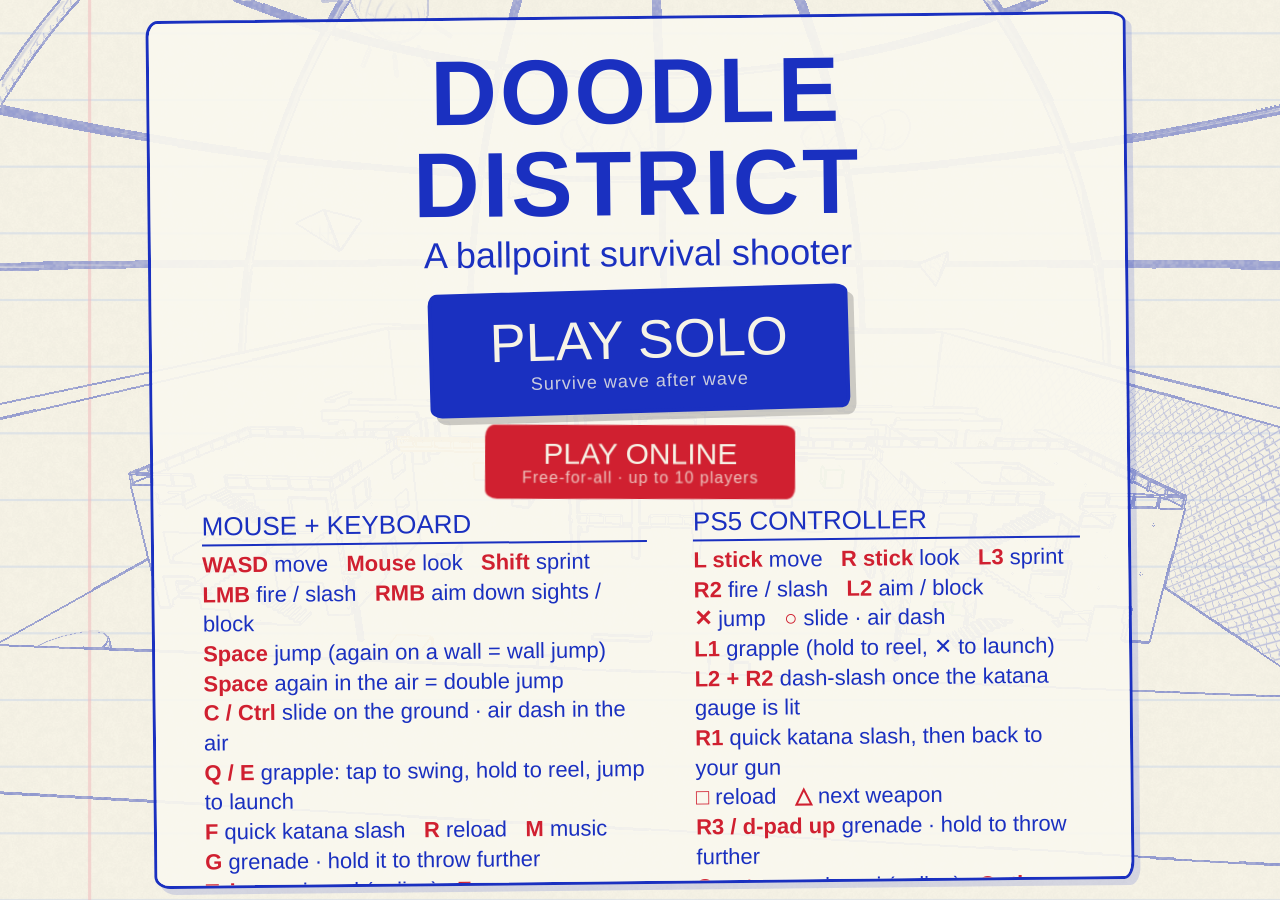
==== index.html @ 61fce820 "language fix," ====
<!DOCTYPE html>
<html lang="en">
<head>
<meta charset="utf-8">
<meta name="viewport" content="width=device-width, initial-scale=1">
<title>Doodle District</title>
<link rel="stylesheet" href="./style.css">
<script type="importmap">
{ "imports": {
  "three": "./vendor/three/three.module.js",
  "three/addons/": "./vendor/three/addons/"
} }
</script>
</head>
<body>
<canvas id="c"></canvas>
<div id="hud"></div>
<script src="./vendor/peerjs/peerjs.min.js"></script>
<script type="module" src="./src/main.js"></script>
</body>
</html>
---- style.css ----
:root { --ink: #1a30c0; --red: #d02030; --paper: #f6f3e6; }
html, body { margin: 0; height: 100%; overflow: hidden; background: var(--paper); font-family: 'Comic Sans MS', 'Marker Felt', 'Segoe Print', 'Noto Sans SC', 'PingFang SC', 'Microsoft YaHei', sans-serif; }
canvas#c { position: fixed; inset: 0; width: 100vw; height: 100vh; display: block; }
#hud { position: fixed; inset: 0; pointer-events: none; color: var(--ink); user-select: none; overflow: hidden; }
.hud-tl, .hud-tr, .hud-bl, .hud-br, .crosshair, .grapple-ret, .hitmarker, .dmg-ind, .message, .killfeed { mix-blend-mode: multiply; }
#hud.nogame .hud-tl, #hud.nogame .hud-tr, #hud.nogame .hud-bl, #hud.nogame .hud-br, #hud.nogame .crosshair, #hud.nogame .grapple-ret, #hud.nogame .killfeed { display: none; }
.hud-tl { position: absolute; left: 9%; top: 3%; font-size: 30px; transform: rotate(-1.5deg); }
.hud-tr { position: absolute; right: 4%; top: 3%; text-align: right; font-size: 30px; transform: rotate(1deg); }
.hud-bl { position: absolute; left: 9%; bottom: 5%; }
.hud-br { position: absolute; right: 4%; bottom: 5%; text-align: right; }
.ammo b { font-size: 58px; } .ammo span { font-size: 28px; opacity: .8; } .reloading { font-size: 22px !important; color: var(--red); }
.tally { display: flex; flex-wrap: wrap; width: 240px; gap: 3px; margin-top: -8px; align-items: flex-end; }
.tally i { display: block; width: 4px; height: 20px; background: var(--ink); transform: rotate(4deg); border-radius: 2px; opacity: .9; }
.tally i:nth-child(5n) { width: 4px; margin-right: 10px; transform: rotate(-8deg); }
.health { margin-bottom: 8px; font-size: 26px; display: flex; align-items: center; gap: 10px; }
.bar { width: 210px; height: 16px; border: 2.5px solid var(--ink); border-radius: 6px 8px 5px 7px / 8px 5px 7px 6px; overflow: hidden; transform: rotate(-1deg); }
.fill { height: 100%; width: 100%; background: repeating-linear-gradient(-55deg, var(--ink) 0 2.5px, transparent 2.5px 6px); transition: width .15s; }
.low .bar { border-color: var(--red); } .low .fill { background: repeating-linear-gradient(-55deg, var(--red) 0 2.5px, transparent 2.5px 6px); }
.crosshair { position: absolute; left: 50%; top: 50%; width: 0; height: 0; --s: 10px; filter: drop-shadow(0 0 1px rgba(255,255,255,.9)); }
.crosshair i { position: absolute; background: var(--red); border-radius: 2px; transition: top .06s, left .06s; }
.ch-t { width: 3px; height: 12px; left: -1.5px; top: calc(-1 * var(--s) - 12px); }
.ch-b { width: 3px; height: 12px; left: -1.5px; top: var(--s); }
.ch-l { width: 12px; height: 3px; top: -1.5px; left: calc(-1 * var(--s) - 12px); }
.ch-r { width: 12px; height: 3px; top: -1.5px; left: var(--s); }
.ch-dot { width: 3px; height: 3px; left: -1.5px; top: -1.5px; border-radius: 50%; }
.crosshair.katana i { background: var(--ink); } .crosshair.katana .ch-t, .crosshair.katana .ch-b { height: 16px; }
.crosshair.katana .ch-l, .crosshair.katana .ch-r { display: none; }
.grapple-ret { position: absolute; left: 50%; top: 50%; width: 30px; height: 30px; margin: -15px; border: 2.5px dashed var(--ink); border-radius: 50%; opacity: 0; transition: opacity .1s, transform .12s; transform: scale(1.6) rotate(0deg); }
.grapple-ret.on { opacity: .9; transform: scale(1) rotate(20deg); } .grapple-ret.attached { border-style: solid; transform: scale(.65); }
.hitmarker { position: absolute; left: 50%; top: 50%; opacity: 0; }
.hitmarker i { position: absolute; width: 3.5px; height: 36px; background: #e8801a; left: -1.75px; top: -18px; border-radius: 2px; box-shadow: 0 0 0 1px rgba(250,248,238,.85); }
.hitmarker i:first-child { transform: rotate(45deg); } .hitmarker i:last-child { transform: rotate(-45deg); }
.hitmarker.show { animation: hm .24s ease-out; }
.hitmarker.crit i { background: var(--red); width: 4.5px; height: 44px; top: -22px; left: -2.25px; }
.hitmarker.kill i { background: var(--red); width: 5px; height: 50px; top: -25px; left: -2.5px; }
@keyframes hm { 0% { opacity: 1; transform: scale(1.5); } 100% { opacity: 0; transform: scale(1); } }
.message { position: absolute; left: 0; right: 0; top: 24%; text-align: center; }
.msg-main { font-size: 88px; color: var(--ink); transform: rotate(-2deg); opacity: 0; letter-spacing: 3px; line-height: 1; }
.msg-main.show { animation: scribble .55s ease-out forwards; }
@keyframes scribble { 0% { opacity: 0; transform: rotate(-7deg) scale(1.7); filter: blur(3px); } 55% { opacity: 1; transform: rotate(-1deg) scale(.95); filter: blur(0); } 100% { opacity: 1; transform: rotate(-2deg) scale(1); } }
.msg-sub { font-size: 32px; opacity: .85; }
.killfeed { position: absolute; right: 4%; top: 28%; text-align: right; font-size: 27px; }
.killfeed div { animation: kf 1.7s ease-out forwards; } .killfeed .pts { color: var(--red); }
@keyframes kf { 0% { opacity: 0; transform: translateX(30px) rotate(3deg); } 15% { opacity: 1; transform: none; } 75% { opacity: 1; } 100% { opacity: 0; } }
.dmg-ind { position: absolute; left: 50%; top: 50%; }
.dmg-ind i { position: absolute; left: -16px; top: -140px; width: 32px; height: 22px; transform-origin: 16px 140px; background: var(--red); clip-path: polygon(50% 0, 100% 100%, 0 100%); opacity: .9; animation: di 1s linear forwards; }
@keyframes di { to { opacity: 0; } }
.screen { position: absolute; inset: 0; display: none; align-items: center; justify-content: center; pointer-events: auto; cursor: pointer; background: rgba(246, 243, 230, .55); overflow: auto; padding: 16px; box-sizing: border-box; }
.screen.show { display: flex; }
.panel { text-align: center; width: min(980px, 100%); max-height: calc(100dvh - 32px); overflow-y: auto; overscroll-behavior: contain; padding: 26px 48px; box-sizing: border-box; background: rgba(250, 248, 238, .93); box-shadow: 6px 6px 0 rgba(26, 48, 192, .15); border: 3px solid var(--ink); border-radius: 12px 18px 10px 16px / 16px 10px 18px 12px; transform: rotate(-.6deg); }
.panel h1 { font-size: 92px; margin: 0; letter-spacing: 3px; line-height: 1; }
.panel h2 { font-size: 36px; margin: 4px 0 14px; font-weight: normal; }
.panel .cols { display: flex; gap: 46px; justify-content: center; text-align: left; font-size: 22px; line-height: 1.35; }
.panel .cols b { color: var(--red); } .colhead { font-size: 26px; border-bottom: 2px solid var(--ink); margin-bottom: 4px; }
.panel .go { font-size: 34px; margin-top: 18px; animation: blink 1.2s infinite; } @keyframes blink { 50% { opacity: .35; } }
.panel .stats { font-size: 30px; line-height: 1.4; } .panel .stats b { color: var(--red); }
.panel .tip { font-size: 21px; opacity: .8; margin-top: 8px; }
.weapon { font-size: 36px; } .hint { font-size: 20px; opacity: .8; }
.combo { font-size: 26px; color: var(--red); min-height: 30px; }
.timer { font-size: 24px; color: var(--red); }
@media (max-width: 900px) { .panel h1 { font-size: 56px; } .panel .cols { flex-direction: column; gap: 10px; font-size: 18px; } .msg-main { font-size: 56px; } }
/* v2 additions */
.crosshair.ads { opacity: 0; }
.slots { display: flex; flex-direction: column; align-items: flex-end; gap: 2px; margin-bottom: 6px; font-size: 20px; opacity: .85; }
.slot { display: flex; gap: 8px; align-items: baseline; opacity: .55; transform: rotate(1deg); }
.slot.active { opacity: 1; font-size: 24px; border-bottom: 2px solid var(--ink); }
.slot.empty { color: var(--red); }
.slot .num { font-size: 15px; opacity: .8; border: 1.5px solid var(--ink); border-radius: 4px 6px 4px 5px; padding: 0 4px; }
.slot .sammo { font-size: 16px; opacity: .8; min-width: 54px; text-align: right; }
.modifier { font-size: 22px; color: var(--red); min-height: 26px; }
.bossbar { position: absolute; left: 50%; top: 6%; width: 420px; margin-left: -210px; text-align: center; font-size: 26px; display: none; }
.bossbar.show { display: block; mix-blend-mode: multiply; }
.bar.big { width: 420px; height: 20px; margin-top: 4px; }
.fill.red { background: repeating-linear-gradient(-55deg, var(--red) 0 3px, transparent 3px 7px); }
.tip { position: absolute; left: 0; right: 0; bottom: 17%; text-align: center; font-size: 26px; color: var(--ink); opacity: 0; transition: opacity .4s; mix-blend-mode: multiply; }
.tip.show { opacity: .9; }
.tip b { color: var(--red); }
#hud.nogame .tip, #hud.nogame .bossbar { display: none; }
.settings { display: flex; flex-direction: column; gap: 4px; align-items: center; font-size: 21px; margin-top: 12px; border-top: 2px solid var(--ink); padding-top: 10px; }
.settings label { display: flex; align-items: center; gap: 8px; cursor: pointer; }
.settings input[type=range] { width: 220px; accent-color: #1a30c0; }
.settings input[type=checkbox] { width: 17px; height: 17px; accent-color: #1a30c0; }
.settings b { color: var(--red); min-width: 56px; text-align: left; }
.settings .k { opacity: .6; font-size: 17px; }
.beststat { font-size: 22px; opacity: .8; margin-top: 4px; }
/* sniper scope */
.scope { position: absolute; inset: 0; opacity: 0; transition: opacity .1s; pointer-events: none; }
.scope.on { opacity: 1; }
.scope .mask { position: absolute; inset: 0; background: radial-gradient(circle at 50% 50%, rgba(246,243,230,0) 0 30vh, var(--paper) 30.6vh 100%); }
.scope .ring { position: absolute; left: 50%; top: 50%; width: 60.5vh; height: 60.5vh; margin: -30.25vh; border: 3.5px solid var(--ink); border-radius: 50%; box-shadow: inset 0 0 0 7px rgba(26,48,192,.12); }
.scope .cx { position: absolute; left: 50%; top: 50%; width: 60vh; height: 2.5px; margin: -1px -30vh; background: repeating-linear-gradient(90deg, var(--ink) 0 14px, transparent 14px 17px); }
.scope .cy { position: absolute; left: 50%; top: 50%; width: 2.5px; height: 60vh; margin: -30vh -1px; background: repeating-linear-gradient(180deg, var(--ink) 0 14px, transparent 14px 17px); }
.scope .dot { position: absolute; left: 50%; top: 50%; width: 5px; height: 5px; margin: -2.5px; background: var(--red); border-radius: 50%; }
/* focus-slash target marker */
.focus-mark { position: absolute; left: 0; top: 0; width: 0; height: 0; opacity: 0; transition: opacity .1s; }
.focus-mark.on { opacity: 1; animation: fm .5s ease-in-out infinite alternate; }
.focus-mark i { position: absolute; width: 20px; height: 20px; border: 3px solid var(--red); }
.focus-mark i:nth-child(1) { left: -30px; top: -30px; border-right: 0; border-bottom: 0; }
.focus-mark i:nth-child(2) { left: 10px; top: -30px; border-left: 0; border-bottom: 0; }
.focus-mark i:nth-child(3) { left: -30px; top: 10px; border-right: 0; border-top: 0; }
.focus-mark i:nth-child(4) { left: 10px; top: 10px; border-left: 0; border-top: 0; }
@keyframes fm { from { transform: scale(1); } to { transform: scale(1.18); } }
#hud.nogame .scope, #hud.nogame .focus-mark { display: none; }
/* katana focus gauge */
.focus-meter { position: absolute; left: 4.5%; top: 50%; transform: translateY(-50%) rotate(-1.5deg); opacity: 0; transition: opacity .25s; text-align: center; mix-blend-mode: multiply; }
.focus-meter.on { opacity: 1; }
.fm-label { font-size: 17px; letter-spacing: 2px; color: var(--ink); opacity: .8; margin-bottom: 4px; }
.fm-tube { position: relative; width: 26px; height: 168px; border: 3px solid var(--ink); border-radius: 8px 11px 7px 10px / 11px 7px 10px 8px; overflow: hidden; }
.fm-fill { position: absolute; left: 0; right: 0; bottom: 0; height: 0%; background: repeating-linear-gradient(-52deg, var(--ink) 0 3px, transparent 3px 7px); transition: height .18s; }
.fm-tube i { position: absolute; left: 50%; bottom: 100%; width: 16px; height: 22px; margin-left: -8px; background: var(--red); opacity: 0; clip-path: polygon(50% 0, 78% 42%, 66% 38%, 82% 78%, 50% 100%, 18% 78%, 34% 38%, 22% 42%); }
.focus-meter.ready .fm-tube { border-color: var(--red); box-shadow: 0 0 0 3px rgba(208,32,48,.18); }
.focus-meter.ready .fm-fill { background: repeating-linear-gradient(-52deg, var(--red) 0 3px, transparent 3px 7px); }
.focus-meter.ready .fm-tube i { opacity: 1; animation: flame .42s ease-in-out infinite alternate; }
.focus-meter.ready .fm-f2 { margin-left: -18px; height: 16px; animation-delay: .14s; }
.focus-meter.ready .fm-f3 { margin-left: 3px; height: 18px; animation-delay: .27s; }
@keyframes flame { from { transform: translateY(4px) scaleY(.78) rotate(-5deg); } to { transform: translateY(-3px) scaleY(1.15) rotate(6deg); } }
.fm-ready { font-size: 15px; color: var(--red); letter-spacing: 1px; margin-top: 5px; opacity: 0; }
.focus-meter.ready .fm-ready { opacity: 1; animation: blink 1s infinite; }
#hud.nogame .focus-meter { display: none; }
/* map picker */
.mapsel { display: flex; align-items: center; justify-content: center; gap: 10px; margin-top: 12px; padding-top: 10px; border-top: 2px solid var(--ink); flex-wrap: wrap; }
.mapsel > span { font-size: 20px; opacity: .75; }
.mapbtn { font: inherit; font-size: 20px; color: var(--ink); background: transparent; border: 2.5px solid var(--ink); border-radius: 7px 10px 6px 9px / 10px 6px 9px 7px; padding: 4px 12px; cursor: pointer; opacity: .55; display: flex; flex-direction: column; align-items: center; line-height: 1.1; transform: rotate(-.6deg); }
.mapbtn i { font-style: normal; font-size: 14px; opacity: .75; }
.mapbtn:hover { opacity: .85; }
.mapbtn.on { opacity: 1; color: var(--paper); background: var(--ink); }

/* grenades */
.nades { display: inline-flex; gap: 3px; margin-left: 12px; vertical-align: middle; }
.nades i { width: 13px; height: 15px; border: 2.5px solid var(--ink); border-radius: 50% 50% 45% 45%; display: inline-block; position: relative; top: -2px; }
.nades i::after { content: ''; position: absolute; left: 3px; top: -6px; width: 3px; height: 5px; background: var(--red); }
/* lobby + modes */
.modes { display: flex; gap: 10px; justify-content: center; flex-wrap: wrap; margin: 10px 0 4px; }
.modebtn { font: inherit; font-size: 21px; color: var(--ink); background: transparent; border: 2.5px solid var(--ink); border-radius: 7px 10px 6px 9px / 10px 6px 9px 7px; padding: 6px 14px; cursor: pointer; opacity: .6; display: flex; flex-direction: column; align-items: center; line-height: 1.1; transform: rotate(-.5deg); min-width: 130px; }
.modebtn i { font-style: normal; font-size: 14px; opacity: .8; }
.modebtn:hover { opacity: .9; } .modebtn.on { opacity: 1; color: var(--paper); background: var(--ink); }
.lobby { display: flex; flex-direction: column; gap: 10px; align-items: center; margin-top: 8px; }
.lobby .row { display: flex; gap: 10px; align-items: center; flex-wrap: wrap; justify-content: center; }
.lobby input[type=text] { font: inherit; font-size: 24px; width: 130px; text-align: center; letter-spacing: 4px; text-transform: uppercase; color: var(--ink); border: 2.5px solid var(--ink); border-radius: 6px 9px 6px 8px; background: transparent; padding: 3px 6px; }
.lobby button, .bigbtn { font: inherit; font-size: 21px; color: var(--paper); background: var(--ink); border: 2.5px solid var(--ink); border-radius: 7px 10px 6px 9px / 10px 6px 9px 7px; padding: 5px 16px; cursor: pointer; transform: rotate(-.6deg); }
.lobby button.alt { color: var(--ink); background: transparent; }
.lobby button:disabled { opacity: .4; cursor: default; }
.code { font-size: 44px; letter-spacing: 8px; color: var(--red); border: 3px dashed var(--red); padding: 2px 18px; border-radius: 10px; }
.plist { display: flex; flex-direction: column; gap: 3px; min-width: 300px; font-size: 22px; }
.plist div { display: flex; justify-content: space-between; gap: 18px; border-bottom: 1.5px solid rgba(26,48,192,.25); padding: 2px 8px; }
.plist .t0 { color: var(--ink); } .plist .t1 { color: var(--red); } .plist .host::after { content: ' (host)'; opacity: .6; font-size: 16px; }
.status { font-size: 19px; color: var(--red); min-height: 24px; }
.scoreboard { display: flex; flex-direction: column; gap: 4px; font-size: 24px; min-width: 360px; }
.scoreboard div { display: flex; justify-content: space-between; gap: 20px; padding: 2px 10px; border-bottom: 1.5px solid rgba(26,48,192,.25); }
.scoreboard .me { background: rgba(26,48,192,.08); }
.hud-tr .teamscore { font-size: 26px; } .hud-tr .teamscore b { color: var(--red); }
.checkpoints { display: flex; gap: 8px; justify-content: center; flex-wrap: wrap; margin-top: 8px; font-size: 19px; }
.checkpoints button { font: inherit; font-size: 19px; color: var(--ink); background: transparent; border: 2px solid var(--ink); border-radius: 6px 8px 5px 7px; padding: 3px 12px; cursor: pointer; }
.checkpoints button:hover { background: var(--ink); color: var(--paper); }
.namebox { font: inherit; font-size: 20px; width: 150px; color: var(--ink); border: 2px solid var(--ink); border-radius: 6px 8px 5px 7px; background: transparent; padding: 2px 8px; }
#hud.pad .kbonly, #hud:not(.pad) .padonly { display: none; }

/* ---- main menu, online panel, scoreboard overlay ---- */
.mainbtns { display: flex; gap: 18px; justify-content: center; flex-wrap: wrap; margin: 14px 0 6px; }
.mainbtns button { font: inherit; font-size: 30px; color: var(--paper); background: var(--ink); border: 3px solid var(--ink); border-radius: 9px 13px 8px 12px / 12px 8px 11px 9px; padding: 10px 34px; cursor: pointer; transform: rotate(-.8deg); line-height: 1.05; }
.mainbtns button i { display: block; font-style: normal; font-size: 16px; opacity: .8; letter-spacing: 1px; }
.mainbtns button:nth-child(2) { transform: rotate(.7deg); background: var(--red); border-color: var(--red); }
.mainbtns button:hover { filter: brightness(1.15); }
.mainbtns:has(.start) { flex-direction: column; align-items: center; gap: 12px; }
.mainbtns button.start { min-width: 420px; font-size: 54px; padding: 18px 48px; border-width: 4px; transform: rotate(-1deg); box-shadow: 6px 7px 0 rgba(0, 0, 0, .18); }
.mainbtns button.start i { font-size: 18px; margin-top: 4px; }
.mainbtns button.start:hover { transform: rotate(-1deg) scale(1.03); }
.mainbtns button.start + button { transform: rotate(.7deg); }
.online { display: flex; flex-direction: column; gap: 12px; align-items: center; margin-top: 6px; }
.online .sub { font-size: 19px; opacity: .75; }
.online .row { display: flex; gap: 12px; align-items: center; flex-wrap: wrap; justify-content: center; }
.online .row.split { gap: 26px; }
.online button { font: inherit; font-size: 22px; color: var(--paper); background: var(--ink); border: 2.5px solid var(--ink); border-radius: 7px 10px 6px 9px / 10px 6px 9px 7px; padding: 6px 18px; cursor: pointer; }
.online button.alt { color: var(--ink); background: transparent; }
.online button.big { font-size: 26px; padding: 8px 26px; transform: rotate(-.6deg); }
.online button:disabled { opacity: .4; cursor: default; }
.online button:hover:not(:disabled) { filter: brightness(1.15); }
.online input[type=text] { font: inherit; font-size: 26px; width: 150px; text-align: center; letter-spacing: 5px; text-transform: uppercase; color: var(--ink); border: 2.5px solid var(--ink); border-radius: 6px 9px 6px 8px; background: transparent; padding: 3px 6px; }
.online input.namebox { letter-spacing: 0; text-transform: none; font-size: 22px; width: 180px; }
.online .radio { display: flex; gap: 14px; font-size: 19px; }
.online .radio label { display: flex; gap: 5px; align-items: center; cursor: pointer; }
.online .status { min-height: 26px; font-size: 20px; color: var(--red); }
.online .hint { font-size: 17px; opacity: .7; max-width: 520px; text-align: center; }
.online .code { font-size: 52px; letter-spacing: 10px; }
.online .plist { min-width: 340px; }
.online .plist .host span:first-child::after { content: ' · host'; opacity: .6; font-size: 16px; }
.online .plist .me { background: rgba(26,48,192,.08); }
.board { position: absolute; left: 50%; top: 18%; transform: translateX(-50%) rotate(-.5deg); background: rgba(250,247,238,.94); border: 3px solid var(--ink); border-radius: 12px 16px 10px 14px / 14px 10px 16px 12px; padding: 12px 22px; min-width: 380px; font-size: 24px; color: var(--ink); z-index: 5; }
.board h3 { margin: 0 0 6px; font-size: 30px; text-align: center; letter-spacing: 2px; }
.board div { display: flex; justify-content: space-between; gap: 24px; padding: 2px 8px; border-bottom: 1.5px solid rgba(26,48,192,.25); }
.board div.me { background: rgba(26,48,192,.1); }
.board .foot { font-size: 16px; opacity: .7; justify-content: center; border: 0; margin-top: 6px; }
.feed { color: var(--red); }

/* live mini leaderboard in the corner during online play */
.pvpscore { font-size: 20px; line-height: 1.2; text-align: right; }
.pvpscore .row { display: flex; justify-content: flex-end; gap: 10px; }
.pvpscore .row b { min-width: 28px; text-align: right; }
.pvpscore .row.me { color: var(--red); }
.pvpscore .row .rank { opacity: .6; }
.pvpscore .target { font-size: 15px; opacity: .65; margin-top: 2px; }

/* grapple breath: a sliver under the crosshair, only while it is not full */
.gstam { position: absolute; left: 50%; top: 50%; width: 64px; height: 5px; margin-left: -32px; margin-top: 26px; border: 1.5px solid var(--ink); border-radius: 3px; opacity: .8; mix-blend-mode: multiply; }
.gstam i { display: block; height: 100%; background: var(--ink); }
.gstam.low { border-color: var(--red); } .gstam.low i { background: var(--red); }

/* public lobby list on the online panel */
.lobbylist { display: flex; flex-direction: column; gap: 6px; align-items: center; width: 100%; max-width: 560px; margin-top: 4px; padding-top: 8px; border-top: 1.5px dashed rgba(26,48,192,.35); }
.lobbylist .rows { display: flex; flex-direction: column; gap: 4px; width: 100%; }
.lobbyrow { display: grid; grid-template-columns: 96px 1fr auto auto; gap: 12px; align-items: center; font-size: 19px; padding: 3px 8px; border-bottom: 1.5px solid rgba(26,48,192,.2); }
.lobbyrow .code { font-size: 22px; letter-spacing: 3px; padding: 0 8px; border-width: 2px; }
.lobbyrow button { font-size: 18px; padding: 3px 12px; }

@media (max-width: 700px), (max-height: 700px) {
	.screen { align-items: flex-start; padding: 10px; }
	.panel { width: 100%; max-height: calc(100dvh - 20px); padding: 18px 16px; }
	.panel h1 { font-size: 42px; letter-spacing: 1px; }
	.panel h2 { font-size: 21px; line-height: 1.2; margin-bottom: 10px; }
	.panel .cols { gap: 10px; font-size: 16px; line-height: 1.3; }
	.colhead { font-size: 20px; }
	.mainbtns { gap: 8px; margin-top: 10px; }
	.mainbtns button, .mainbtns button.start { width: 100%; min-width: 0; font-size: 28px; padding: 10px 14px; }
	.mainbtns button.start i { font-size: 15px; }
	.settings { font-size: 17px; }
	.settings label { max-width: 100%; flex-wrap: wrap; justify-content: center; }
	.settings input[type=range] { width: min(220px, 65vw); }
	.online { width: 100%; }
	.online .row { max-width: 100%; }
	.online .radio { flex-wrap: wrap; justify-content: center; font-size: 17px; }
	.online .plist, .plist { min-width: 0; width: 100%; max-width: 420px; }
	.online .code { font-size: 36px; letter-spacing: 6px; }
	.lobbylist { max-width: 100%; }
	.lobbyrow { grid-template-columns: 1fr auto; gap: 6px; font-size: 16px; }
	.lobbyrow .code { grid-row: span 2; font-size: 18px; }
	.lobbyrow button { grid-column: 2; }
	.scoreboard { min-width: 0; width: 100%; font-size: 18px; }
	.board { min-width: 0; width: calc(100% - 24px); box-sizing: border-box; font-size: 18px; }
	.board h3 { font-size: 24px; }
	.board div { gap: 10px; }
	.mapbtn { max-width: 100%; font-size: 17px; }
	.mapbtn i { font-size: 12px; }
}
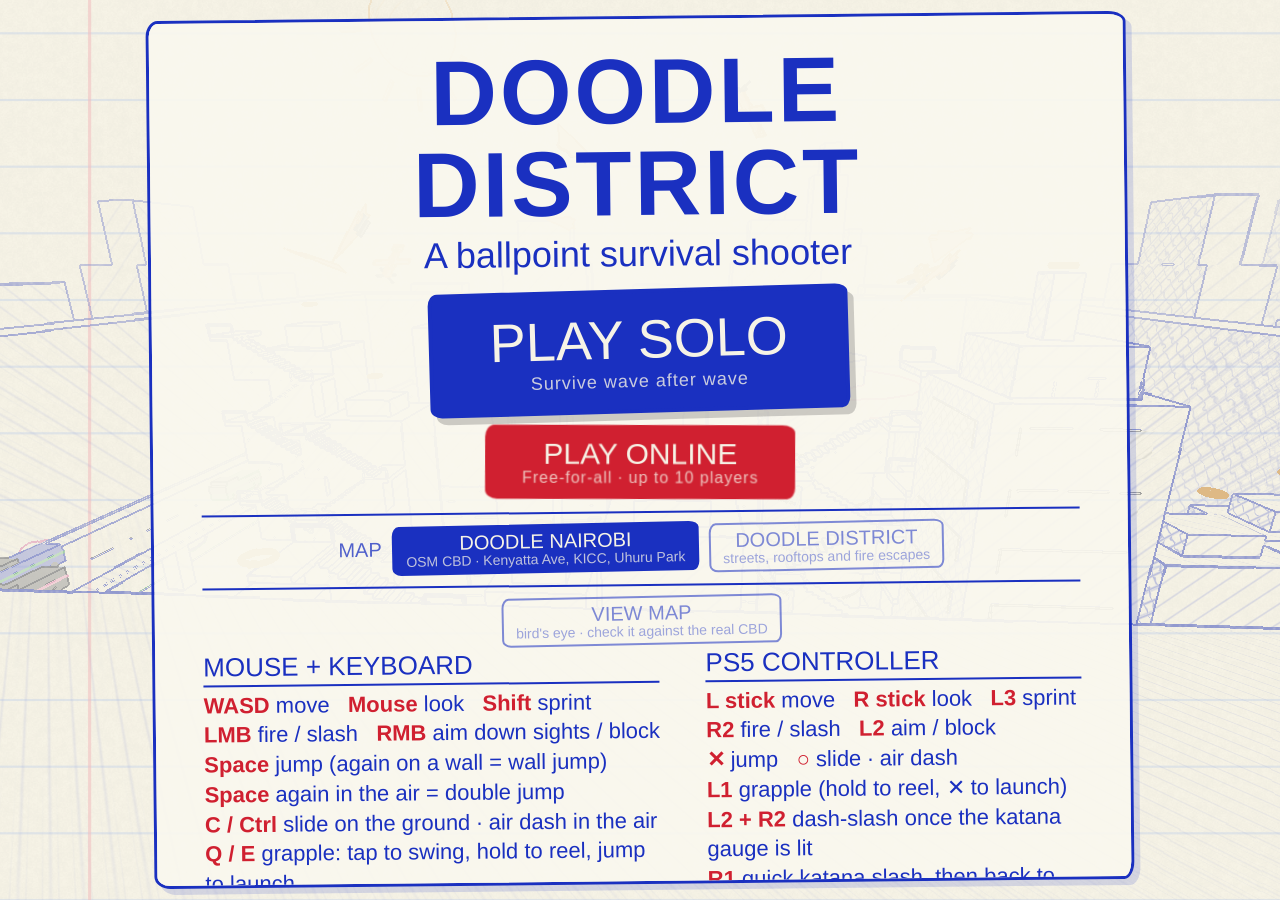
==== commit 1c1d6ba2: "Installable web app with touch controls for phones PWA: a web app manifest (full screen, landscape)," ====
--- a/index.html
+++ b/index.html
@@ -2,8 +2,15 @@
 <html lang="en">
 <head>
 <meta charset="utf-8">
-<meta name="viewport" content="width=device-width, initial-scale=1">
+<meta name="viewport" content="width=device-width, initial-scale=1, maximum-scale=1, user-scalable=no, viewport-fit=cover">
 <title>Doodle District</title>
+<meta name="description" content="A first-person survival shooter drawn in blue ballpoint on notebook paper.">
+<meta name="theme-color" content="#1a30c0">
+<meta name="mobile-web-app-capable" content="yes">
+<meta name="apple-mobile-web-app-capable" content="yes">
+<link rel="manifest" href="./manifest.webmanifest">
+<link rel="icon" type="image/png" sizes="192x192" href="./icons/icon-192.png">
+<link rel="apple-touch-icon" href="./icons/icon-192.png">
 <link rel="stylesheet" href="./style.css">
 <script type="importmap">
 { "imports": {
@@ -15,6 +22,7 @@
 <body>
 <canvas id="c"></canvas>
 <div id="hud"></div>
+<div id="rotate"><div><b>&#x21bb;</b>Turn your phone sideways to play</div></div>
 <script src="./vendor/peerjs/peerjs.min.js"></script>
 <script type="module" src="./src/main.js"></script>
 </body>
--- a/style.css
+++ b/style.css
@@ -2,12 +2,36 @@
 html, body { margin: 0; height: 100%; overflow: hidden; background: var(--paper); font-family: 'Comic Sans MS', 'Marker Felt', 'Segoe Print', 'Noto Sans SC', 'PingFang SC', 'Microsoft YaHei', sans-serif; }
 canvas#c { position: fixed; inset: 0; width: 100vw; height: 100vh; display: block; }
 #hud { position: fixed; inset: 0; pointer-events: none; color: var(--ink); user-select: none; overflow: hidden; }
-.hud-tl, .hud-tr, .hud-bl, .hud-br, .crosshair, .grapple-ret, .hitmarker, .dmg-ind, .message, .killfeed { mix-blend-mode: multiply; }
+.crosshair, .grapple-ret, .hitmarker, .dmg-ind { mix-blend-mode: multiply; }
+/* The in-game HUD is written in graphite, not the blue of the world, and sits on a thin paper halo
+   instead of multiplying into the scene, so it stays readable over hatching and the held weapon.
+   Menus and map labels keep the blue pen. */
+#hud { --ink: #262a36; }
+#hud .screen, #hud .maplabels { --ink: #1a30c0; color: var(--ink); }
+.hud-tl, .hud-tr, .hud-bl, .hud-br, .message, .killfeed, .tip, .bossbar, .focus-meter { filter: drop-shadow(0 0 1px rgba(250,248,238,.95)) drop-shadow(0 0 3px rgba(250,248,238,.85)); }
 #hud.nogame .hud-tl, #hud.nogame .hud-tr, #hud.nogame .hud-bl, #hud.nogame .hud-br, #hud.nogame .crosshair, #hud.nogame .grapple-ret, #hud.nogame .killfeed { display: none; }
 .hud-tl { position: absolute; left: 9%; top: 3%; font-size: 30px; transform: rotate(-1.5deg); }
+.minimap { position: absolute; left: 2.2%; top: 11%; width: clamp(118px, 15vw, 190px); aspect-ratio: 1; border: 2px solid rgba(26,48,192,.78); border-radius: 50%; overflow: hidden; background: rgba(250,248,238,.58); box-shadow: inset 0 0 0 5px rgba(250,248,238,.2), 3px 3px 0 rgba(26,48,192,.12); pointer-events: none; mix-blend-mode: multiply; }
+.minimap::before, .minimap::after { content: ''; position: absolute; background: rgba(26,48,192,.2); }
+.minimap::before { left: 50%; top: 0; width: 1px; height: 100%; }
+.minimap::after { left: 0; top: 50%; width: 100%; height: 1px; }
+.minimap-grid { position: absolute; inset: 14%; border: 1px dashed rgba(26,48,192,.25); border-radius: 50%; }
+.minimap-label { position: absolute; left: 50%; top: 5%; transform: translateX(-50%); font-size: 10px; letter-spacing: 1px; opacity: .7; }
+.minimap-dots, .minimap-player { position: absolute; inset: 0; }
+.minimap-base { position: absolute; inset: 0; width: 100%; height: 100%; }
+.minimap-base .mm-fill { fill: rgba(26,48,192,.13); }
+.minimap-base .mm-edge { fill: none; stroke: rgba(26,48,192,.75); stroke-width: 1.1px; stroke-linejoin: round; }
+.map-dot { position: absolute; width: 7px; height: 7px; transform: translate(-50%, -50%); border-radius: 50%; border: 1px solid rgba(250,248,238,.9); }
+.map-dot.enemy { background: var(--red); box-shadow: 0 0 0 2px rgba(208,32,48,.16); }
+.map-dot.teammate { background: #2874d0; }
+.map-dot.grapple { width: 5px; height: 5px; border-radius: 0; transform: translate(-50%, -50%) rotate(45deg); background: var(--ink); }
+.map-dot.pickup { width: 5px; height: 5px; background: #1c9a52; }
+.minimap-player { width: 0; height: 0; inset: auto; border-left: 6px solid transparent; border-right: 6px solid transparent; border-bottom: 13px solid var(--ink); transform-origin: 50% 50%; filter: drop-shadow(0 0 1px rgba(250,248,238,.9)); }
+#hud.nogame .minimap { display: none; }
 .hud-tr { position: absolute; right: 4%; top: 3%; text-align: right; font-size: 30px; transform: rotate(1deg); }
 .hud-bl { position: absolute; left: 9%; bottom: 5%; }
-.hud-br { position: absolute; right: 4%; bottom: 5%; text-align: right; }
+/* the weapon list sits over the held gun, so it gets a scrap of paper to stand on */
+.hud-br { position: absolute; right: 3%; bottom: 4%; text-align: right; padding: 6px 12px 4px; background: rgba(250,248,238,.82); border-radius: 10px 14px 8px 12px / 12px 8px 14px 10px; box-shadow: 2px 3px 0 rgba(38,42,54,.12); transform: rotate(-0.8deg); }
 .ammo b { font-size: 58px; } .ammo span { font-size: 28px; opacity: .8; } .reloading { font-size: 22px !important; color: var(--red); }
 .tally { display: flex; flex-wrap: wrap; width: 240px; gap: 3px; margin-top: -8px; align-items: flex-end; }
 .tally i { display: block; width: 4px; height: 20px; background: var(--ink); transform: rotate(4deg); border-radius: 2px; opacity: .9; }
@@ -55,24 +79,25 @@
 .panel .go { font-size: 34px; margin-top: 18px; animation: blink 1.2s infinite; } @keyframes blink { 50% { opacity: .35; } }
 .panel .stats { font-size: 30px; line-height: 1.4; } .panel .stats b { color: var(--red); }
 .panel .tip { font-size: 21px; opacity: .8; margin-top: 8px; }
-.weapon { font-size: 36px; } .hint { font-size: 20px; opacity: .8; }
+.weapon { font-size: 34px; line-height: 1.05; } .hint { font-size: 18px; opacity: 0; max-height: 0; transition: opacity .35s, max-height .35s; } .hint.show { opacity: .85; max-height: 48px; }
 .combo { font-size: 26px; color: var(--red); min-height: 30px; }
 .timer { font-size: 24px; color: var(--red); }
 @media (max-width: 900px) { .panel h1 { font-size: 56px; } .panel .cols { flex-direction: column; gap: 10px; font-size: 18px; } .msg-main { font-size: 56px; } }
 /* v2 additions */
 .crosshair.ads { opacity: 0; }
 .slots { display: flex; flex-direction: column; align-items: flex-end; gap: 2px; margin-bottom: 6px; font-size: 20px; opacity: .85; }
-.slot { display: flex; gap: 8px; align-items: baseline; opacity: .55; transform: rotate(1deg); }
+.slot { display: flex; gap: 8px; align-items: baseline; opacity: .62; transform: rotate(1deg); }
 .slot.active { opacity: 1; font-size: 24px; border-bottom: 2px solid var(--ink); }
 .slot.empty { color: var(--red); }
 .slot .num { font-size: 15px; opacity: .8; border: 1.5px solid var(--ink); border-radius: 4px 6px 4px 5px; padding: 0 4px; }
 .slot .sammo { font-size: 16px; opacity: .8; min-width: 54px; text-align: right; }
 .modifier { font-size: 22px; color: var(--red); min-height: 26px; }
 .bossbar { position: absolute; left: 50%; top: 6%; width: 420px; margin-left: -210px; text-align: center; font-size: 26px; display: none; }
-.bossbar.show { display: block; mix-blend-mode: multiply; }
+.bossbar.show { display: block; }
 .bar.big { width: 420px; height: 20px; margin-top: 4px; }
 .fill.red { background: repeating-linear-gradient(-55deg, var(--red) 0 3px, transparent 3px 7px); }
-.tip { position: absolute; left: 0; right: 0; bottom: 17%; text-align: center; font-size: 26px; color: var(--ink); opacity: 0; transition: opacity .4s; mix-blend-mode: multiply; }
+/* tips sit above the health block, lined up with it, and wrap before they reach the held weapon */
+.tip { position: absolute; left: 9%; right: 44%; bottom: 27%; text-align: left; font-size: 24px; line-height: 1.2; color: var(--ink); opacity: 0; transition: opacity .4s; }
 .tip.show { opacity: .9; }
 .tip b { color: var(--red); }
 #hud.nogame .tip, #hud.nogame .bossbar { display: none; }
@@ -102,7 +127,7 @@
 @keyframes fm { from { transform: scale(1); } to { transform: scale(1.18); } }
 #hud.nogame .scope, #hud.nogame .focus-mark { display: none; }
 /* katana focus gauge */
-.focus-meter { position: absolute; left: 4.5%; top: 50%; transform: translateY(-50%) rotate(-1.5deg); opacity: 0; transition: opacity .25s; text-align: center; mix-blend-mode: multiply; }
+.focus-meter { position: absolute; left: 4.5%; top: 50%; transform: translateY(-50%) rotate(-1.5deg); opacity: 0; transition: opacity .25s; text-align: center; }
 .focus-meter.on { opacity: 1; }
 .fm-label { font-size: 17px; letter-spacing: 2px; color: var(--ink); opacity: .8; margin-bottom: 4px; }
 .fm-tube { position: relative; width: 26px; height: 168px; border: 3px solid var(--ink); border-radius: 8px 11px 7px 10px / 11px 7px 10px 8px; overflow: hidden; }
@@ -124,6 +149,16 @@
 .mapbtn i { font-style: normal; font-size: 14px; opacity: .75; }
 .mapbtn:hover { opacity: .85; }
 .mapbtn.on { opacity: 1; color: var(--paper); background: var(--ink); }
+.screen.mapview { background: rgba(246, 243, 230, .12); justify-content: flex-end; align-items: stretch; pointer-events: none; }
+.screen.mapview .panel { pointer-events: auto; text-align: left; width: min(340px, 38vw); max-width: 100%; margin: 16px; padding: 18px 20px; transform: rotate(-.3deg); }
+.screen.mapview .panel h1 { font-size: 42px; letter-spacing: 1px; }
+.screen.mapview .panel h2 { font-size: 20px; margin-bottom: 10px; }
+.maplegend { font-size: 16px; line-height: 1.45; margin: 8px 0 12px; }
+.maplegend div { margin: 3px 0; }
+.maplegend b { display: inline-block; min-width: 62px; color: var(--red); }
+.maplabels { position: absolute; inset: 0; pointer-events: none; z-index: 4; overflow: hidden; }
+.maplab { position: absolute; transform: translate(-50%, -120%); font: 700 13px/1.1 "Comic Sans MS", "Chalkboard SE", cursive; color: var(--ink); background: rgba(250, 248, 238, .88); border: 2px solid var(--ink); padding: 2px 6px; white-space: nowrap; border-radius: 4px 7px 3px 6px; }
+#hud.nogame .maplabels { display: block; }
 
 /* grenades */
 .nades { display: inline-flex; gap: 3px; margin-left: 12px; vertical-align: middle; }
@@ -240,4 +275,56 @@
 	.board div { gap: 10px; }
 	.mapbtn { max-width: 100%; font-size: 17px; }
 	.mapbtn i { font-size: 12px; }
+	.minimap { left: 2%; top: 12%; width: 112px; }
+	.map-dot { width: 5px; height: 5px; }
 }
+
+/* ---------------- phones and tablets ---------------- */
+html, body { overscroll-behavior: none; -webkit-tap-highlight-color: transparent; }
+canvas#c { touch-action: none; }
+/* touch controls: only while playing on a touch screen */
+#touch { position: fixed; inset: 0; z-index: 5; display: none; touch-action: none; user-select: none; -webkit-user-select: none; }
+#touch.on { display: block; }
+.tbtn { position: absolute; display: flex; align-items: center; justify-content: center; padding: 0; margin: 0; box-sizing: border-box;
+  border-radius: 50%; border: 2.5px solid rgba(38,42,54,.72); background: rgba(250,248,238,.5); color: #262a36;
+  font-family: inherit; font-weight: bold; letter-spacing: .5px; touch-action: none; box-shadow: 2px 3px 0 rgba(38,42,54,.14); transition: transform .06s, background .06s; }
+.tbtn.on { background: rgba(38,42,54,.28); transform: scale(.93); }
+.tbtn.fire { border-color: rgba(208,32,48,.85); color: var(--red); border-width: 3.5px; }
+.tbtn.fire.on { background: rgba(208,32,48,.25); }
+.tbtn.hook { border-color: rgba(214,120,20,.9); color: #b0600a; }
+.tbtn.dash { display: none; border-color: var(--red); color: var(--red); animation: blink 1s infinite; }
+body.dash-ready .tbtn.dash { display: flex; }
+.tbtn.tpause { right: 2vmin; top: 2vmin; width: 9vmin; height: 9vmin; font-size: 3.4vmin; border-radius: 30%; }
+#hud.touch .hud-tr { right: 14vmin; }
+.tstick { position: absolute; width: 22vmin; height: 22vmin; margin: -11vmin 0 0 -11vmin; border-radius: 50%; border: 2.5px dashed rgba(38,42,54,.45); background: rgba(250,248,238,.25); display: none; pointer-events: none; }
+.tstick.on { display: block; }
+.tstick i { position: absolute; left: 50%; top: 50%; width: 10vmin; height: 10vmin; border-radius: 50%; background: rgba(38,42,54,.35); border: 2.5px solid rgba(38,42,54,.7); transform: translate(-50%, -50%); }
+
+/* the HUD moves out of the way of the thumbs: health and ammo to the top centre, the weapon name
+   under the wave counter, tips just below the top bar */
+#hud.touch .hud-bl { left: 50%; right: auto; top: 1.5vmin; bottom: auto; transform: translateX(-50%) scale(.72); transform-origin: top center; display: flex; align-items: center; gap: 18px; }
+#hud.touch .hud-bl .health { margin: 0; }
+#hud.touch .tally, #hud.touch .slots, #hud.touch .hint { display: none; }
+#hud.touch .hud-br { top: 11vmin; bottom: auto; right: auto; left: 50%; transform: translateX(-50%); padding: 0 10px; background: none; box-shadow: none; }
+#hud.touch .weapon { font-size: 18px; }
+#hud.touch .tip { left: 20%; right: 20%; top: 19vmin; bottom: auto; text-align: center; font-size: 20px; }
+#hud.touch .killfeed { top: 36%; font-size: 20px; }
+@media (max-height: 520px) {
+  .hud-tl, .hud-tr { font-size: 20px; }
+  .msg-main { font-size: 52px; } .msg-sub { font-size: 20px; }
+  .ammo b { font-size: 40px; } .ammo span { font-size: 20px; }
+  .minimap { width: clamp(84px, 24vh, 130px); }
+  .panel { padding: 14px 18px; } .panel h1 { font-size: 44px; } .panel h2 { font-size: 22px; margin-bottom: 8px; }
+  .mainbtns, .mainbtns:has(.start) { flex-direction: row; justify-content: center; gap: 12px; margin: 8px 0 4px; }
+  .mainbtns button, .mainbtns button.start { width: auto; min-width: 240px; font-size: 24px; padding: 6px 20px; border-width: 3px; } .mainbtns button i, .mainbtns button.start i { font-size: 12px; }
+  .mapsel { margin-top: 6px; padding-top: 6px; } .mapbtn { font-size: 16px; padding: 2px 10px; }
+}
+/* phones are played sideways */
+#rotate { display: none; position: fixed; inset: 0; z-index: 20; background: var(--paper); color: var(--ink, #1a30c0); align-items: center; justify-content: center; text-align: center; font-size: 26px; padding: 24px; }
+#rotate b { display: block; font-size: 64px; margin-bottom: 12px; transform: rotate(90deg); }
+@media (orientation: portrait) and (pointer: coarse) { #rotate { display: flex; } }
+/* controls help: touch screens get the touch column instead of keyboard and controller */
+.touchhelp { display: none; text-align: left; font-size: 18px; line-height: 1.35; }
+.touchhelp b { color: var(--red); }
+@media (pointer: coarse) { .panel .touchhelp { display: block; } .panel .cols { display: none; } }
+body.touch .panel .touchhelp { display: block; } body.touch .panel .cols { display: none; }
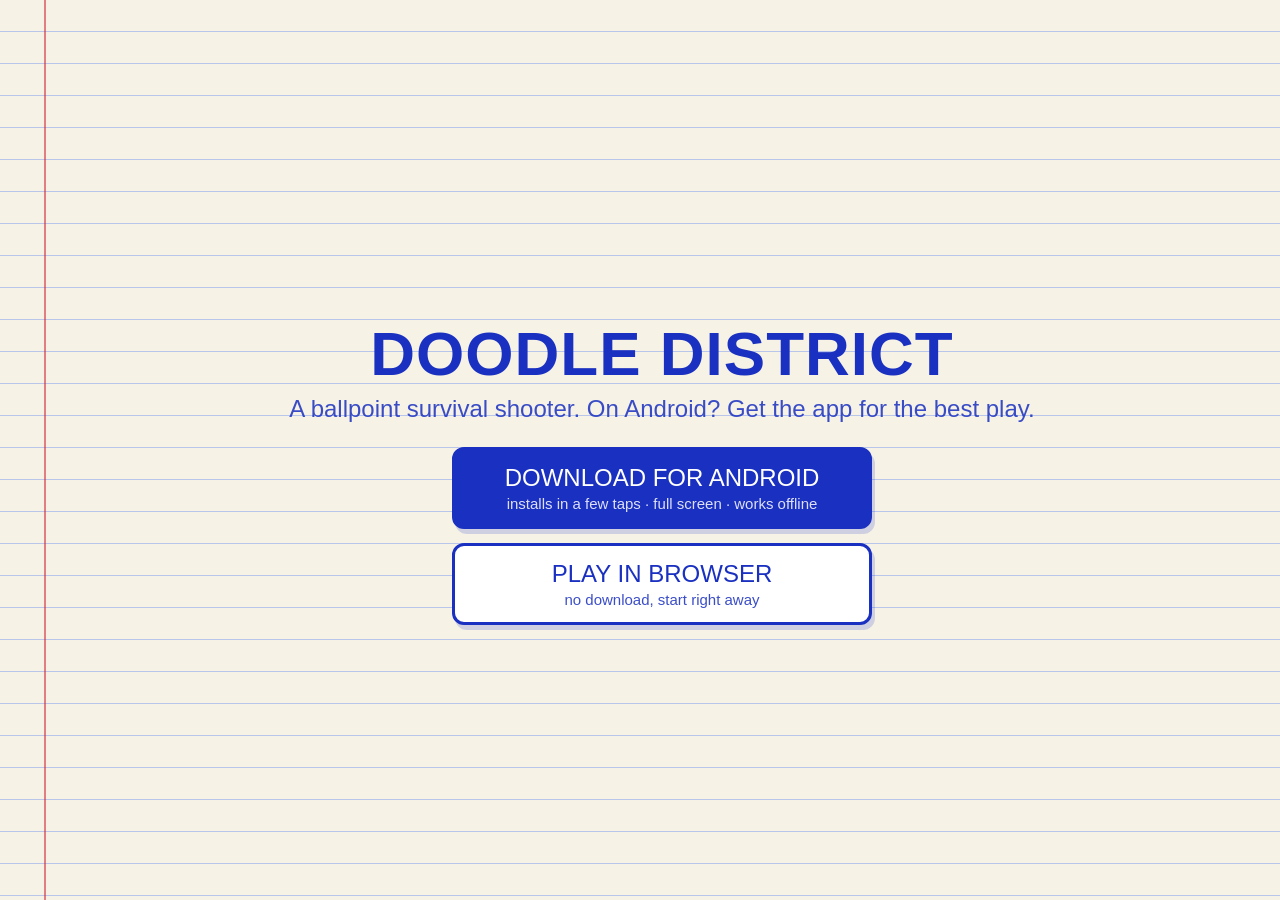
==== commit 39c6cdf9: "Welcome screen first: download for Android or play in browser Co-Authored-By: Claude Sonnet 5.5 <nor" ====
--- a/index.html
+++ b/index.html
@@ -18,11 +18,76 @@
   "three/addons/": "./vendor/three/addons/"
 } }
 </script>
+<style>
+/* welcome screen: the first thing anyone sees, unless the game is already installed */
+#landing { position: fixed; inset: 0; z-index: 1000; display: none; overflow-y: auto; -webkit-overflow-scrolling: touch; background: #f6f3e6; color: #1a30c0; font-family: 'Comic Sans MS', 'Marker Felt', 'Segoe Print', sans-serif;
+  background-image: repeating-linear-gradient(transparent 0 31px, #b9c6ea 31px 32px); }
+#landing.on { display: block; }
+#landing::before { content: ''; position: fixed; left: 44px; top: 0; bottom: 0; width: 2px; background: rgba(208,32,48,.55); }
+#landing .wrap { min-height: 100%; display: flex; flex-direction: column; justify-content: center; align-items: center; text-align: center; padding: 24px 20px 24px 64px; }
+#landing h1 { margin: 0; font-size: clamp(34px, 8vw, 62px); letter-spacing: 1px; line-height: 1; }
+#landing .sub { margin: 10px 0 24px; font-size: clamp(18px, 3.4vw, 24px); opacity: .85; }
+#landing .btns { display: grid; gap: 14px; width: min(420px, 100%); }
+#landing button { font: inherit; font-size: 24px; padding: 14px 18px; border: 3px solid #1a30c0; border-radius: 12px; cursor: pointer; box-shadow: 3px 5px 0 rgba(26,48,192,.18); }
+#landing button i { display: block; font-style: normal; font-size: 15px; margin-top: 3px; opacity: .85; }
+#landing .dl { background: #1a30c0; color: #fff; }
+#landing .web { background: #fff; color: #1a30c0; }
+#landing .help { display: none; margin-top: 22px; background: #fff; border: 3px solid #1a30c0; border-radius: 14px; padding: 14px 18px; width: min(420px, 100%); text-align: left; font-size: 19px; line-height: 1.4; }
+#landing .help.on { display: block; }
+#landing .help b { color: #d02030; }
+#landing .help ol { margin: 6px 0 0; padding-left: 22px; }
+#landing .qr { display: none; text-align: center; margin-top: 12px; color: #12185a; }
+#landing .qr svg { width: 190px; height: 190px; }
+#landing .qr.on { display: block; }
+@media (max-width: 520px) { #landing::before { left: 16px; } #landing .wrap { padding-left: 34px; } }
+</style>
 </head>
 <body>
+<div id="landing" role="dialog" aria-label="Welcome">
+  <div class="wrap">
+    <h1>DOODLE DISTRICT</h1>
+    <p class="sub">A ballpoint survival shooter. On Android? Get the app for the best play.</p>
+    <div class="btns">
+      <button type="button" class="dl" id="landDl">DOWNLOAD FOR ANDROID<i>installs in a few taps · full screen · works offline</i></button>
+      <button type="button" class="web" id="landWeb">PLAY IN BROWSER<i>no download, start right away</i></button>
+    </div>
+    <div class="help" id="landHelp">
+      <ol id="landSteps">
+        <li>Open this page in <b>Chrome</b> on your Android phone.</li>
+        <li>Tap the <b>&#8942; menu</b>, then <b>Install app</b> (or <b>Add to Home screen</b>).</li>
+        <li>Open <b>Doodle District</b> from your home screen.</li>
+      </ol>
+      <div class="qr" id="landQr"><div id="landQrImg"></div>On a computer? Scan this with your Android phone.</div>
+    </div>
+  </div>
+</div>
 <canvas id="c"></canvas>
 <div id="hud"></div>
 <div id="rotate"><div><b>&#x21bb;</b>Turn your phone sideways to play</div></div>
+<script src="./vendor/qrcode/qrcode.js"></script>
+<script>
+  // Welcome screen. Skipped when the game is already installed, or once someone has picked an option this visit.
+  (function () {
+    const el = document.getElementById('landing'); if (!el) return;
+    const safe = (fn) => { try { return fn(); } catch (e) { return null; } };
+    const installed = matchMedia('(display-mode: fullscreen)').matches || matchMedia('(display-mode: standalone)').matches || navigator.standalone;
+    if (installed || safe(() => sessionStorage.getItem('doodle_landing')) || location.hash === '#play') return;
+    el.classList.add('on');
+    const close = () => { el.classList.remove('on'); safe(() => sessionStorage.setItem('doodle_landing', '1')); };
+    let deferred = null;
+    window.addEventListener('beforeinstallprompt', (e) => { e.preventDefault(); deferred = e; });
+    const isAndroid = /Android/i.test(navigator.userAgent);
+    document.getElementById('landWeb').addEventListener('click', close);
+    document.getElementById('landDl').addEventListener('click', async () => {
+      // Chrome on Android can install straight away; otherwise show the steps (and a QR code for people on a computer)
+      if (deferred) { deferred.prompt(); const r = await deferred.userChoice; deferred = null; if (r && r.outcome === 'accepted') close(); return; }
+      document.getElementById('landHelp').classList.add('on');
+      if (!isAndroid) {
+        safe(() => { const q = qrcode(0, 'M'); q.addData(new URL('./', location.href).href); q.make(); document.getElementById('landQrImg').innerHTML = q.createSvgTag({ cellSize: 4, margin: 2, scalable: true }); document.getElementById('landQr').classList.add('on'); });
+      }
+    });
+  })();
+</script>
 <script src="./vendor/peerjs/peerjs.min.js"></script>
 <script type="module" src="./src/main.js"></script>
 </body>
--- a/style.css
+++ b/style.css
@@ -116,6 +116,13 @@
 .scope .cx { position: absolute; left: 50%; top: 50%; width: 60vh; height: 2.5px; margin: -1px -30vh; background: repeating-linear-gradient(90deg, var(--ink) 0 14px, transparent 14px 17px); }
 .scope .cy { position: absolute; left: 50%; top: 50%; width: 2.5px; height: 60vh; margin: -30vh -1px; background: repeating-linear-gradient(180deg, var(--ink) 0 14px, transparent 14px 17px); }
 .scope .dot { position: absolute; left: 50%; top: 50%; width: 5px; height: 5px; margin: -2.5px; background: var(--red); border-radius: 50%; }
+/* sniper look: dark lens edge, mil-dot ticks along the crosshair, and a jolt when the shot goes off */
+.scope .vig { position: absolute; left: 50%; top: 50%; width: 60vh; height: 60vh; margin: -30vh; border-radius: 50%; background: radial-gradient(circle, transparent 62%, rgba(26,48,192,.10) 82%, rgba(26,48,192,.34) 100%); }
+.scope .mil { position: absolute; left: 50%; top: 50%; width: 60vh; height: 60vh; margin: -30vh; background:
+  repeating-linear-gradient(90deg, transparent 0 calc(5vh - 1.5px), var(--ink) calc(5vh - 1.5px) calc(5vh + 1.5px)) center / 100% 14px no-repeat,
+  repeating-linear-gradient(180deg, transparent 0 calc(5vh - 1.5px), var(--ink) calc(5vh - 1.5px) calc(5vh + 1.5px)) center / 14px 100% no-repeat; opacity: .75; }
+.scope.kick { animation: scopekick .38s cubic-bezier(.2,.8,.3,1); }
+@keyframes scopekick { 0% { transform: translateY(5vh) scale(1.06); } 30% { transform: translateY(-1.2vh) scale(1.015); } 100% { transform: none; } }
 /* focus-slash target marker */
 .focus-mark { position: absolute; left: 0; top: 0; width: 0; height: 0; opacity: 0; transition: opacity .1s; }
 .focus-mark.on { opacity: 1; animation: fm .5s ease-in-out infinite alternate; }
@@ -146,6 +153,7 @@
 .mapsel { display: flex; align-items: center; justify-content: center; gap: 10px; margin-top: 12px; padding-top: 10px; border-top: 2px solid var(--ink); flex-wrap: wrap; }
 .mapsel > span { font-size: 20px; opacity: .75; }
 .mapbtn { font: inherit; font-size: 20px; color: var(--ink); background: transparent; border: 2.5px solid var(--ink); border-radius: 7px 10px 6px 9px / 10px 6px 9px 7px; padding: 4px 12px; cursor: pointer; opacity: .55; display: flex; flex-direction: column; align-items: center; line-height: 1.1; transform: rotate(-.6deg); }
+a.mapbtn { text-decoration: none; }
 .mapbtn i { font-style: normal; font-size: 14px; opacity: .75; }
 .mapbtn:hover { opacity: .85; }
 .mapbtn.on { opacity: 1; color: var(--paper); background: var(--ink); }
@@ -291,6 +299,8 @@
 .tbtn.on { background: rgba(38,42,54,.28); transform: scale(.93); }
 .tbtn.fire { border-color: rgba(208,32,48,.85); color: var(--red); border-width: 3.5px; }
 .tbtn.fire.on { background: rgba(208,32,48,.25); }
+.tbtn.fire.small { border-width: 3px; }
+.tbtn.ads { border-style: double; border-width: 5px; }
 .tbtn.hook { border-color: rgba(214,120,20,.9); color: #b0600a; }
 .tbtn.dash { display: none; border-color: var(--red); color: var(--red); animation: blink 1s infinite; }
 body.dash-ready .tbtn.dash { display: flex; }
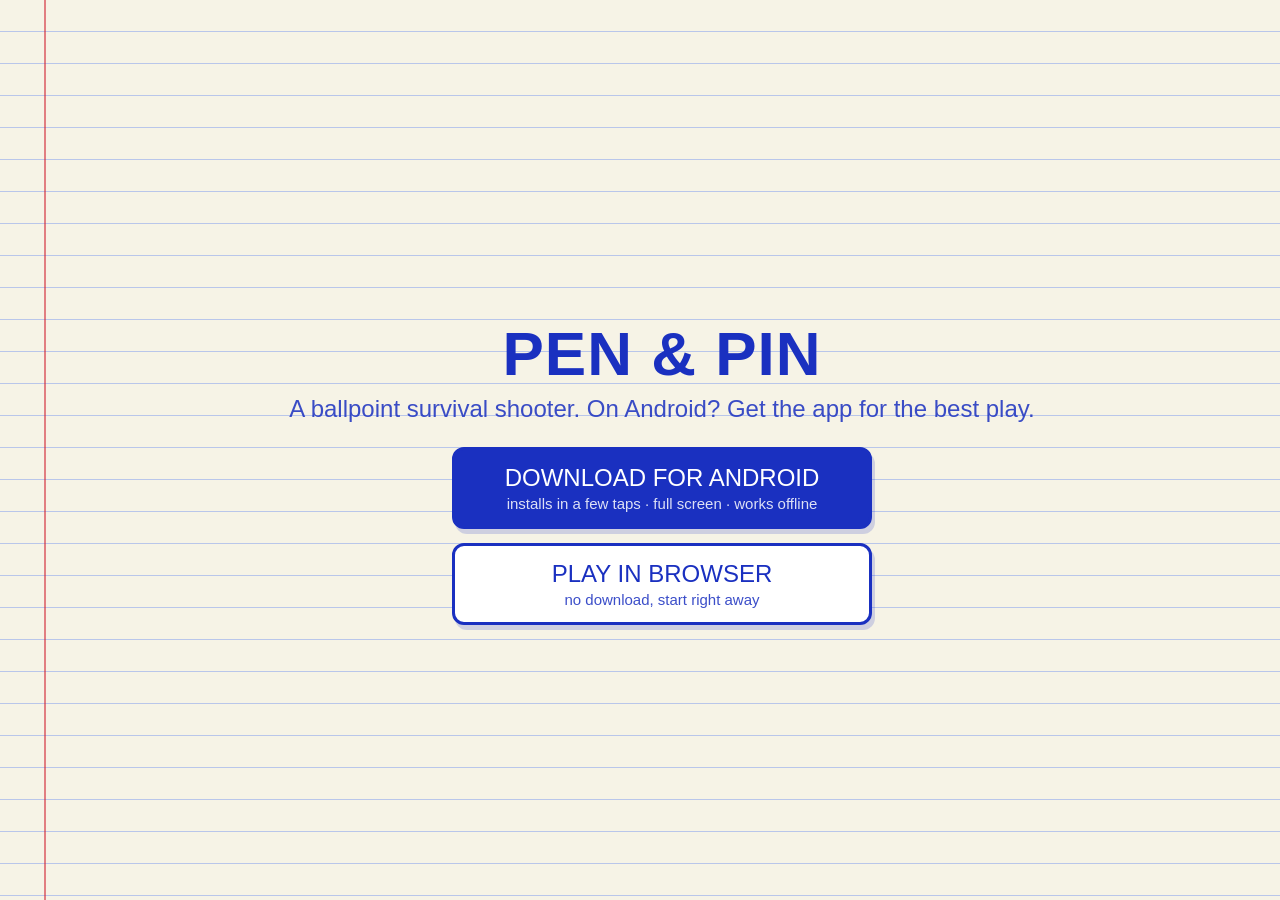
==== commit 78d0d9bd: "Rename the game to Pen & Pin and the map to Pen & Pin Central Co-Authored-By: Claude Sonnet 5.5 <nor" ====
--- a/index.html
+++ b/index.html
@@ -3,7 +3,7 @@
 <head>
 <meta charset="utf-8">
 <meta name="viewport" content="width=device-width, initial-scale=1, maximum-scale=1, user-scalable=no, viewport-fit=cover">
-<title>Doodle District</title>
+<title>Pen &amp; Pin</title>
 <meta name="description" content="A first-person survival shooter drawn in blue ballpoint on notebook paper.">
 <meta name="theme-color" content="#1a30c0">
 <meta name="mobile-web-app-capable" content="yes">
@@ -45,7 +45,7 @@
 <body>
 <div id="landing" role="dialog" aria-label="Welcome">
   <div class="wrap">
-    <h1>DOODLE DISTRICT</h1>
+    <h1>PEN &amp; PIN</h1>
     <p class="sub">A ballpoint survival shooter. On Android? Get the app for the best play.</p>
     <div class="btns">
       <button type="button" class="dl" id="landDl">DOWNLOAD FOR ANDROID<i>installs in a few taps · full screen · works offline</i></button>
@@ -55,7 +55,7 @@
       <ol id="landSteps">
         <li>Open this page in <b>Chrome</b> on your Android phone.</li>
         <li>Tap the <b>&#8942; menu</b>, then <b>Install app</b> (or <b>Add to Home screen</b>).</li>
-        <li>Open <b>Doodle District</b> from your home screen.</li>
+        <li>Open <b>Pen &amp; Pin</b> from your home screen.</li>
       </ol>
       <div class="qr" id="landQr"><div id="landQrImg"></div>On a computer? Scan this with your Android phone.</div>
     </div>
@@ -88,6 +88,7 @@
     });
   })();
 </script>
+<script src="./net-config.js"></script>
 <script src="./vendor/peerjs/peerjs.min.js"></script>
 <script type="module" src="./src/main.js"></script>
 </body>
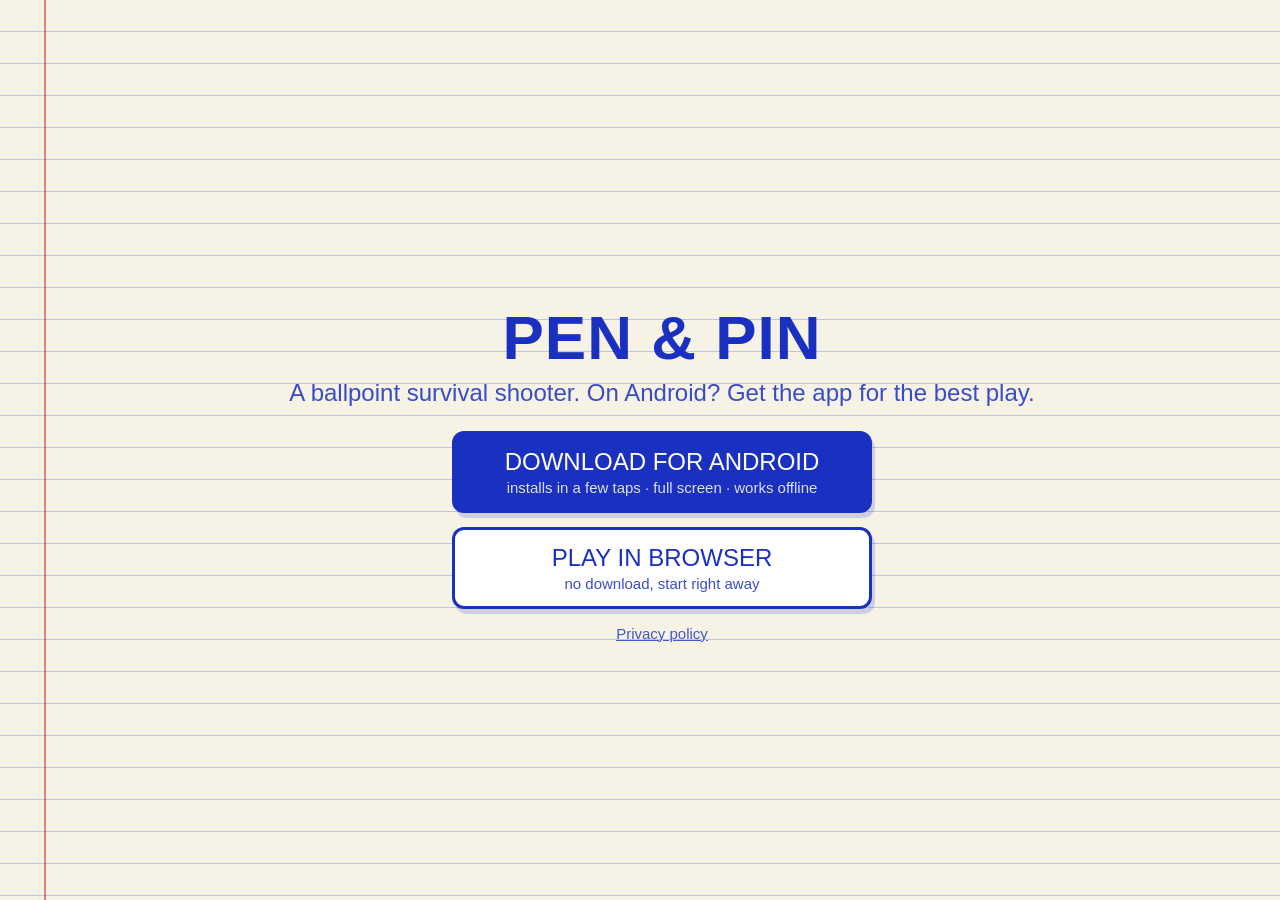
==== commit aac244f5: "Play Store prep: privacy policy, TWA settings, asset links, guide and store listing Co-Authored-By: " ====
--- a/index.html
+++ b/index.html
@@ -32,6 +32,7 @@
 #landing button i { display: block; font-style: normal; font-size: 15px; margin-top: 3px; opacity: .85; }
 #landing .dl { background: #1a30c0; color: #fff; }
 #landing .web { background: #fff; color: #1a30c0; }
+#landing .priv { margin: 16px 0 0; font-size: 15px; } #landing .priv a { color: #1a30c0; opacity: .8; }
 #landing .help { display: none; margin-top: 22px; background: #fff; border: 3px solid #1a30c0; border-radius: 14px; padding: 14px 18px; width: min(420px, 100%); text-align: left; font-size: 19px; line-height: 1.4; }
 #landing .help.on { display: block; }
 #landing .help b { color: #d02030; }
@@ -51,6 +52,7 @@
       <button type="button" class="dl" id="landDl">DOWNLOAD FOR ANDROID<i>installs in a few taps · full screen · works offline</i></button>
       <button type="button" class="web" id="landWeb">PLAY IN BROWSER<i>no download, start right away</i></button>
     </div>
+    <p class="priv"><a href="./privacy.html">Privacy policy</a></p>
     <div class="help" id="landHelp">
       <ol id="landSteps">
         <li>Open this page in <b>Chrome</b> on your Android phone.</li>
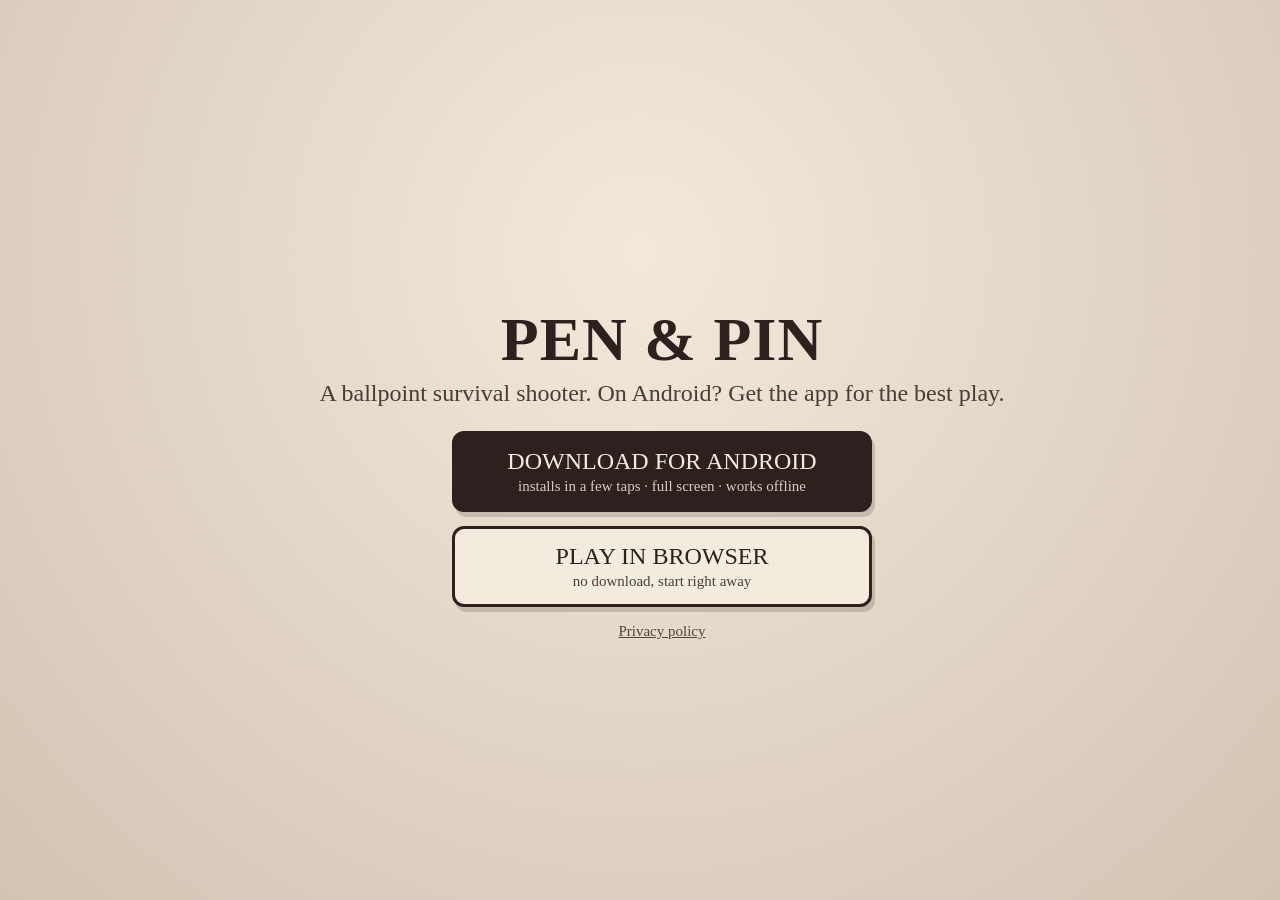
==== commit 43c9b996: "Redraw the game as a Victorian storybook illustration Co-Authored-By: Claude Sonnet 5.5 <noreply@ant" ====
--- a/index.html
+++ b/index.html
@@ -5,7 +5,7 @@
 <meta name="viewport" content="width=device-width, initial-scale=1, maximum-scale=1, user-scalable=no, viewport-fit=cover">
 <title>Pen &amp; Pin</title>
 <meta name="description" content="A first-person survival shooter drawn in blue ballpoint on notebook paper.">
-<meta name="theme-color" content="#1a30c0">
+<meta name="theme-color" content="#2c211f">
 <meta name="mobile-web-app-capable" content="yes">
 <meta name="apple-mobile-web-app-capable" content="yes">
 <link rel="manifest" href="./manifest.webmanifest">
@@ -20,27 +20,27 @@
 </script>
 <style>
 /* welcome screen: the first thing anyone sees, unless the game is already installed */
-#landing { position: fixed; inset: 0; z-index: 1000; display: none; overflow-y: auto; -webkit-overflow-scrolling: touch; background: #f6f3e6; color: #1a30c0; font-family: 'Comic Sans MS', 'Marker Felt', 'Segoe Print', sans-serif;
-  background-image: repeating-linear-gradient(transparent 0 31px, #b9c6ea 31px 32px); }
+#landing { position: fixed; inset: 0; z-index: 1000; display: none; overflow-y: auto; -webkit-overflow-scrolling: touch; background: #e4d8c8; color: #2c211f; font-family: 'Palatino Linotype', 'Book Antiqua', Palatino, 'Iowan Old Style', Georgia, 'Noto Serif', 'Noto Sans SC', 'PingFang SC', 'Microsoft YaHei', serif;
+  background-image: radial-gradient(ellipse at 50% 28%, rgba(255,246,232,.55), rgba(110,80,62,.16) 105%); }
 #landing.on { display: block; }
-#landing::before { content: ''; position: fixed; left: 44px; top: 0; bottom: 0; width: 2px; background: rgba(208,32,48,.55); }
+#landing::before { display: none; }
 #landing .wrap { min-height: 100%; display: flex; flex-direction: column; justify-content: center; align-items: center; text-align: center; padding: 24px 20px 24px 64px; }
 #landing h1 { margin: 0; font-size: clamp(34px, 8vw, 62px); letter-spacing: 1px; line-height: 1; }
 #landing .sub { margin: 10px 0 24px; font-size: clamp(18px, 3.4vw, 24px); opacity: .85; }
 #landing .btns { display: grid; gap: 14px; width: min(420px, 100%); }
-#landing button { font: inherit; font-size: 24px; padding: 14px 18px; border: 3px solid #1a30c0; border-radius: 12px; cursor: pointer; box-shadow: 3px 5px 0 rgba(26,48,192,.18); }
+#landing button { font: inherit; font-size: 24px; padding: 14px 18px; border: 3px solid #2c211f; border-radius: 12px; cursor: pointer; box-shadow: 3px 5px 0 rgba(44,33,31,.18); }
 #landing button i { display: block; font-style: normal; font-size: 15px; margin-top: 3px; opacity: .85; }
-#landing .dl { background: #1a30c0; color: #fff; }
-#landing .web { background: #fff; color: #1a30c0; }
-#landing .priv { margin: 16px 0 0; font-size: 15px; } #landing .priv a { color: #1a30c0; opacity: .8; }
-#landing .help { display: none; margin-top: 22px; background: #fff; border: 3px solid #1a30c0; border-radius: 14px; padding: 14px 18px; width: min(420px, 100%); text-align: left; font-size: 19px; line-height: 1.4; }
+#landing .dl { background: #2c211f; color: #f3ebdd; }
+#landing .web { background: #f3ebdd; color: #2c211f; }
+#landing .priv { margin: 16px 0 0; font-size: 15px; } #landing .priv a { color: #2c211f; opacity: .8; }
+#landing .help { display: none; margin-top: 22px; background: #f3ebdd; border: 3px solid #2c211f; border-radius: 14px; padding: 14px 18px; width: min(420px, 100%); text-align: left; font-size: 19px; line-height: 1.4; }
 #landing .help.on { display: block; }
-#landing .help b { color: #d02030; }
+#landing .help b { color: #8f1f1b; }
 #landing .help ol { margin: 6px 0 0; padding-left: 22px; }
-#landing .qr { display: none; text-align: center; margin-top: 12px; color: #12185a; }
+#landing .qr { display: none; text-align: center; margin-top: 12px; color: #1d1412; }
 #landing .qr svg { width: 190px; height: 190px; }
 #landing .qr.on { display: block; }
-@media (max-width: 520px) { #landing::before { left: 16px; } #landing .wrap { padding-left: 34px; } }
+@media (max-width: 520px) { #landing::before { display: none; } #landing .wrap { padding-left: 34px; } }
 </style>
 </head>
 <body>
--- a/style.css
+++ b/style.css
@@ -1,46 +1,46 @@
-:root { --ink: #1a30c0; --red: #d02030; --paper: #f6f3e6; }
-html, body { margin: 0; height: 100%; overflow: hidden; background: var(--paper); font-family: 'Comic Sans MS', 'Marker Felt', 'Segoe Print', 'Noto Sans SC', 'PingFang SC', 'Microsoft YaHei', sans-serif; }
+:root { --ink: #2c211f; --red: #8f1f1b; --paper: #e4d8c8; }
+html, body { margin: 0; height: 100%; overflow: hidden; background: var(--paper); font-family: 'Palatino Linotype', 'Book Antiqua', Palatino, 'Iowan Old Style', Georgia, 'Noto Serif', 'Noto Sans SC', 'PingFang SC', 'Microsoft YaHei', serif; }
 canvas#c { position: fixed; inset: 0; width: 100vw; height: 100vh; display: block; }
 #hud { position: fixed; inset: 0; pointer-events: none; color: var(--ink); user-select: none; overflow: hidden; }
 .crosshair, .grapple-ret, .hitmarker, .dmg-ind { mix-blend-mode: multiply; }
 /* The in-game HUD is written in graphite, not the blue of the world, and sits on a thin paper halo
    instead of multiplying into the scene, so it stays readable over hatching and the held weapon.
    Menus and map labels keep the blue pen. */
-#hud { --ink: #262a36; }
-#hud .screen, #hud .maplabels { --ink: #1a30c0; color: var(--ink); }
-.hud-tl, .hud-tr, .hud-bl, .hud-br, .message, .killfeed, .tip, .bossbar, .focus-meter { filter: drop-shadow(0 0 1px rgba(250,248,238,.95)) drop-shadow(0 0 3px rgba(250,248,238,.85)); }
+#hud { --ink: #2a201e; }
+#hud .screen, #hud .maplabels { --ink: #2c211f; color: var(--ink); }
+.hud-tl, .hud-tr, .hud-bl, .hud-br, .message, .killfeed, .tip, .bossbar, .focus-meter { filter: drop-shadow(0 0 1px rgba(230,219,203,.95)) drop-shadow(0 0 3px rgba(230,219,203,.85)); }
 #hud.nogame .hud-tl, #hud.nogame .hud-tr, #hud.nogame .hud-bl, #hud.nogame .hud-br, #hud.nogame .crosshair, #hud.nogame .grapple-ret, #hud.nogame .killfeed { display: none; }
 .hud-tl { position: absolute; left: 9%; top: 3%; font-size: 30px; transform: rotate(-1.5deg); }
-.minimap { position: absolute; left: 2.2%; top: 11%; width: clamp(118px, 15vw, 190px); aspect-ratio: 1; border: 2px solid rgba(26,48,192,.78); border-radius: 50%; overflow: hidden; background: rgba(250,248,238,.58); box-shadow: inset 0 0 0 5px rgba(250,248,238,.2), 3px 3px 0 rgba(26,48,192,.12); pointer-events: none; mix-blend-mode: multiply; }
-.minimap::before, .minimap::after { content: ''; position: absolute; background: rgba(26,48,192,.2); }
+.minimap { position: absolute; left: 2.2%; top: 11%; width: clamp(118px, 15vw, 190px); aspect-ratio: 1; border: 2px solid rgba(44,33,31,.78); border-radius: 50%; overflow: hidden; background: rgba(230,219,203,.58); box-shadow: inset 0 0 0 5px rgba(230,219,203,.2), 3px 3px 0 rgba(44,33,31,.12); pointer-events: none; mix-blend-mode: multiply; }
+.minimap::before, .minimap::after { content: ''; position: absolute; background: rgba(44,33,31,.2); }
 .minimap::before { left: 50%; top: 0; width: 1px; height: 100%; }
 .minimap::after { left: 0; top: 50%; width: 100%; height: 1px; }
-.minimap-grid { position: absolute; inset: 14%; border: 1px dashed rgba(26,48,192,.25); border-radius: 50%; }
+.minimap-grid { position: absolute; inset: 14%; border: 1px dashed rgba(44,33,31,.25); border-radius: 50%; }
 .minimap-label { position: absolute; left: 50%; top: 5%; transform: translateX(-50%); font-size: 10px; letter-spacing: 1px; opacity: .7; }
 .minimap-dots, .minimap-player { position: absolute; inset: 0; }
 .minimap-base { position: absolute; inset: 0; width: 100%; height: 100%; }
-.minimap-base .mm-fill { fill: rgba(26,48,192,.13); }
-.minimap-base .mm-edge { fill: none; stroke: rgba(26,48,192,.75); stroke-width: 1.1px; stroke-linejoin: round; }
-.map-dot { position: absolute; width: 7px; height: 7px; transform: translate(-50%, -50%); border-radius: 50%; border: 1px solid rgba(250,248,238,.9); }
-.map-dot.enemy { background: var(--red); box-shadow: 0 0 0 2px rgba(208,32,48,.16); }
+.minimap-base .mm-fill { fill: rgba(44,33,31,.13); }
+.minimap-base .mm-edge { fill: none; stroke: rgba(44,33,31,.75); stroke-width: 1.1px; stroke-linejoin: round; }
+.map-dot { position: absolute; width: 7px; height: 7px; transform: translate(-50%, -50%); border-radius: 50%; border: 1px solid rgba(230,219,203,.9); }
+.map-dot.enemy { background: var(--red); box-shadow: 0 0 0 2px rgba(143,31,27,.16); }
 .map-dot.teammate { background: #2874d0; }
 .map-dot.grapple { width: 5px; height: 5px; border-radius: 0; transform: translate(-50%, -50%) rotate(45deg); background: var(--ink); }
 .map-dot.pickup { width: 5px; height: 5px; background: #1c9a52; }
-.minimap-player { width: 0; height: 0; inset: auto; border-left: 6px solid transparent; border-right: 6px solid transparent; border-bottom: 13px solid var(--ink); transform-origin: 50% 50%; filter: drop-shadow(0 0 1px rgba(250,248,238,.9)); }
+.minimap-player { width: 0; height: 0; inset: auto; border-left: 6px solid transparent; border-right: 6px solid transparent; border-bottom: 13px solid var(--ink); transform-origin: 50% 50%; filter: drop-shadow(0 0 1px rgba(230,219,203,.9)); }
 #hud.nogame .minimap { display: none; }
 .hud-tr { position: absolute; right: 4%; top: 3%; text-align: right; font-size: 30px; transform: rotate(1deg); }
 .hud-bl { position: absolute; left: 9%; bottom: 5%; }
 /* the weapon list sits over the held gun, so it gets a scrap of paper to stand on */
-.hud-br { position: absolute; right: 3%; bottom: 4%; text-align: right; padding: 6px 12px 4px; background: rgba(250,248,238,.82); border-radius: 10px 14px 8px 12px / 12px 8px 14px 10px; box-shadow: 2px 3px 0 rgba(38,42,54,.12); transform: rotate(-0.8deg); }
+.hud-br { position: absolute; right: 3%; bottom: 4%; text-align: right; padding: 6px 12px 4px; background: none; box-shadow: none; transform: rotate(-0.8deg); } /* a see-through card: just the three guns, on the paper halo */
 .ammo b { font-size: 58px; } .ammo span { font-size: 28px; opacity: .8; } .reloading { font-size: 22px !important; color: var(--red); }
 .tally { display: flex; flex-wrap: wrap; width: 240px; gap: 3px; margin-top: -8px; align-items: flex-end; }
 .tally i { display: block; width: 4px; height: 20px; background: var(--ink); transform: rotate(4deg); border-radius: 2px; opacity: .9; }
 .tally i:nth-child(5n) { width: 4px; margin-right: 10px; transform: rotate(-8deg); }
 .health { margin-bottom: 8px; font-size: 26px; display: flex; align-items: center; gap: 10px; }
 .bar { width: 210px; height: 16px; border: 2.5px solid var(--ink); border-radius: 6px 8px 5px 7px / 8px 5px 7px 6px; overflow: hidden; transform: rotate(-1deg); }
-.fill { height: 100%; width: 100%; background: repeating-linear-gradient(-55deg, var(--ink) 0 2.5px, transparent 2.5px 6px); transition: width .15s; }
-.low .bar { border-color: var(--red); } .low .fill { background: repeating-linear-gradient(-55deg, var(--red) 0 2.5px, transparent 2.5px 6px); }
-.crosshair { position: absolute; left: 50%; top: 50%; width: 0; height: 0; --s: 10px; filter: drop-shadow(0 0 1px rgba(255,255,255,.9)); }
+.fill { height: 100%; width: 100%; background: var(--ink); transition: width .15s; }
+.low .bar { border-color: var(--red); } .low .fill { background: var(--red); }
+.crosshair { position: absolute; left: 50%; top: 50%; width: 0; height: 0; --s: 10px; filter: drop-shadow(0 0 1px rgba(244,236,222,.9)); }
 .crosshair i { position: absolute; background: var(--red); border-radius: 2px; transition: top .06s, left .06s; }
 .ch-t { width: 3px; height: 12px; left: -1.5px; top: calc(-1 * var(--s) - 12px); }
 .ch-b { width: 3px; height: 12px; left: -1.5px; top: var(--s); }
@@ -52,7 +52,7 @@
 .grapple-ret { position: absolute; left: 50%; top: 50%; width: 30px; height: 30px; margin: -15px; border: 2.5px dashed var(--ink); border-radius: 50%; opacity: 0; transition: opacity .1s, transform .12s; transform: scale(1.6) rotate(0deg); }
 .grapple-ret.on { opacity: .9; transform: scale(1) rotate(20deg); } .grapple-ret.attached { border-style: solid; transform: scale(.65); }
 .hitmarker { position: absolute; left: 50%; top: 50%; opacity: 0; }
-.hitmarker i { position: absolute; width: 3.5px; height: 36px; background: #e8801a; left: -1.75px; top: -18px; border-radius: 2px; box-shadow: 0 0 0 1px rgba(250,248,238,.85); }
+.hitmarker i { position: absolute; width: 3.5px; height: 36px; background: #e8801a; left: -1.75px; top: -18px; border-radius: 2px; box-shadow: 0 0 0 1px rgba(230,219,203,.85); }
 .hitmarker i:first-child { transform: rotate(45deg); } .hitmarker i:last-child { transform: rotate(-45deg); }
 .hitmarker.show { animation: hm .24s ease-out; }
 .hitmarker.crit i { background: var(--red); width: 4.5px; height: 44px; top: -22px; left: -2.25px; }
@@ -71,7 +71,7 @@
 @keyframes di { to { opacity: 0; } }
 .screen { position: absolute; inset: 0; display: none; align-items: center; justify-content: center; pointer-events: auto; cursor: pointer; background: rgba(246, 243, 230, .55); overflow: auto; padding: 16px; box-sizing: border-box; }
 .screen.show { display: flex; }
-.panel { text-align: center; width: min(980px, 100%); max-height: calc(100dvh - 32px); overflow-y: auto; overscroll-behavior: contain; padding: 26px 48px; box-sizing: border-box; background: rgba(250, 248, 238, .93); box-shadow: 6px 6px 0 rgba(26, 48, 192, .15); border: 3px solid var(--ink); border-radius: 12px 18px 10px 16px / 16px 10px 18px 12px; transform: rotate(-.6deg); }
+.panel { text-align: center; width: min(980px, 100%); max-height: calc(100dvh - 32px); overflow-y: auto; overscroll-behavior: contain; padding: 26px 48px; box-sizing: border-box; background: rgba(250, 248, 238, .93); box-shadow: 6px 6px 0 rgba(44,33,31, .15); border: 3px solid var(--ink); border-radius: 12px 18px 10px 16px / 16px 10px 18px 12px; transform: rotate(-.6deg); }
 .panel h1 { font-size: 92px; margin: 0; letter-spacing: 3px; line-height: 1; }
 .panel h2 { font-size: 36px; margin: 4px 0 14px; font-weight: normal; }
 .panel .cols { display: flex; gap: 46px; justify-content: center; text-align: left; font-size: 22px; line-height: 1.35; }
@@ -95,7 +95,7 @@
 .bossbar { position: absolute; left: 50%; top: 6%; width: 420px; margin-left: -210px; text-align: center; font-size: 26px; display: none; }
 .bossbar.show { display: block; }
 .bar.big { width: 420px; height: 20px; margin-top: 4px; }
-.fill.red { background: repeating-linear-gradient(-55deg, var(--red) 0 3px, transparent 3px 7px); }
+.fill.red { background: var(--red); }
 /* tips sit above the health block, lined up with it, and wrap before they reach the held weapon */
 .tip { position: absolute; left: 9%; right: 44%; bottom: 27%; text-align: left; font-size: 24px; line-height: 1.2; color: var(--ink); opacity: 0; transition: opacity .4s; }
 .tip.show { opacity: .9; }
@@ -103,8 +103,8 @@
 #hud.nogame .tip, #hud.nogame .bossbar { display: none; }
 .settings { display: flex; flex-direction: column; gap: 4px; align-items: center; font-size: 21px; margin-top: 12px; border-top: 2px solid var(--ink); padding-top: 10px; }
 .settings label { display: flex; align-items: center; gap: 8px; cursor: pointer; }
-.settings input[type=range] { width: 220px; accent-color: #1a30c0; }
-.settings input[type=checkbox] { width: 17px; height: 17px; accent-color: #1a30c0; }
+.settings input[type=range] { width: 220px; accent-color: #2c211f; }
+.settings input[type=checkbox] { width: 17px; height: 17px; accent-color: #2c211f; }
 .settings b { color: var(--red); min-width: 56px; text-align: left; }
 .settings .k { opacity: .6; font-size: 17px; }
 .beststat { font-size: 22px; opacity: .8; margin-top: 4px; }
@@ -112,12 +112,12 @@
 .scope { position: absolute; inset: 0; opacity: 0; transition: opacity .1s; pointer-events: none; }
 .scope.on { opacity: 1; }
 .scope .mask { position: absolute; inset: 0; background: radial-gradient(circle at 50% 50%, rgba(246,243,230,0) 0 30vh, var(--paper) 30.6vh 100%); }
-.scope .ring { position: absolute; left: 50%; top: 50%; width: 60.5vh; height: 60.5vh; margin: -30.25vh; border: 3.5px solid var(--ink); border-radius: 50%; box-shadow: inset 0 0 0 7px rgba(26,48,192,.12); }
+.scope .ring { position: absolute; left: 50%; top: 50%; width: 60.5vh; height: 60.5vh; margin: -30.25vh; border: 3.5px solid var(--ink); border-radius: 50%; box-shadow: inset 0 0 0 7px rgba(44,33,31,.12); }
 .scope .cx { position: absolute; left: 50%; top: 50%; width: 60vh; height: 2.5px; margin: -1px -30vh; background: repeating-linear-gradient(90deg, var(--ink) 0 14px, transparent 14px 17px); }
 .scope .cy { position: absolute; left: 50%; top: 50%; width: 2.5px; height: 60vh; margin: -30vh -1px; background: repeating-linear-gradient(180deg, var(--ink) 0 14px, transparent 14px 17px); }
 .scope .dot { position: absolute; left: 50%; top: 50%; width: 5px; height: 5px; margin: -2.5px; background: var(--red); border-radius: 50%; }
 /* sniper look: dark lens edge, mil-dot ticks along the crosshair, and a jolt when the shot goes off */
-.scope .vig { position: absolute; left: 50%; top: 50%; width: 60vh; height: 60vh; margin: -30vh; border-radius: 50%; background: radial-gradient(circle, transparent 62%, rgba(26,48,192,.10) 82%, rgba(26,48,192,.34) 100%); }
+.scope .vig { position: absolute; left: 50%; top: 50%; width: 60vh; height: 60vh; margin: -30vh; border-radius: 50%; background: radial-gradient(circle, transparent 62%, rgba(44,33,31,.10) 82%, rgba(44,33,31,.34) 100%); }
 .scope .mil { position: absolute; left: 50%; top: 50%; width: 60vh; height: 60vh; margin: -30vh; background:
   repeating-linear-gradient(90deg, transparent 0 calc(5vh - 1.5px), var(--ink) calc(5vh - 1.5px) calc(5vh + 1.5px)) center / 100% 14px no-repeat,
   repeating-linear-gradient(180deg, transparent 0 calc(5vh - 1.5px), var(--ink) calc(5vh - 1.5px) calc(5vh + 1.5px)) center / 14px 100% no-repeat; opacity: .75; }
@@ -138,10 +138,10 @@
 .focus-meter.on { opacity: 1; }
 .fm-label { font-size: 17px; letter-spacing: 2px; color: var(--ink); opacity: .8; margin-bottom: 4px; }
 .fm-tube { position: relative; width: 26px; height: 168px; border: 3px solid var(--ink); border-radius: 8px 11px 7px 10px / 11px 7px 10px 8px; overflow: hidden; }
-.fm-fill { position: absolute; left: 0; right: 0; bottom: 0; height: 0%; background: repeating-linear-gradient(-52deg, var(--ink) 0 3px, transparent 3px 7px); transition: height .18s; }
+.fm-fill { position: absolute; left: 0; right: 0; bottom: 0; height: 0%; background: var(--ink); transition: height .18s; }
 .fm-tube i { position: absolute; left: 50%; bottom: 100%; width: 16px; height: 22px; margin-left: -8px; background: var(--red); opacity: 0; clip-path: polygon(50% 0, 78% 42%, 66% 38%, 82% 78%, 50% 100%, 18% 78%, 34% 38%, 22% 42%); }
-.focus-meter.ready .fm-tube { border-color: var(--red); box-shadow: 0 0 0 3px rgba(208,32,48,.18); }
-.focus-meter.ready .fm-fill { background: repeating-linear-gradient(-52deg, var(--red) 0 3px, transparent 3px 7px); }
+.focus-meter.ready .fm-tube { border-color: var(--red); box-shadow: 0 0 0 3px rgba(143,31,27,.18); }
+.focus-meter.ready .fm-fill { background: var(--red); }
 .focus-meter.ready .fm-tube i { opacity: 1; animation: flame .42s ease-in-out infinite alternate; }
 .focus-meter.ready .fm-f2 { margin-left: -18px; height: 16px; animation-delay: .14s; }
 .focus-meter.ready .fm-f3 { margin-left: 3px; height: 18px; animation-delay: .27s; }
@@ -149,6 +149,13 @@
 .fm-ready { font-size: 15px; color: var(--red); letter-spacing: 1px; margin-top: 5px; opacity: 0; }
 .focus-meter.ready .fm-ready { opacity: 1; animation: blink 1s infinite; }
 #hud.nogame .focus-meter { display: none; }
+/* touch: the tall gauge sat on the left fire button, so it becomes a short bar along the bottom left (the fill reads --f, set in hud.js) */
+#hud.touch .focus-meter { left: 20vmin; top: auto; bottom: 4vmin; transform: none; display: flex; align-items: center; gap: 10px; text-align: left; }
+#hud.touch .fm-label { margin: 0; font-size: 14px; letter-spacing: 1px; }
+#hud.touch .fm-tube { width: 17vmin; height: 5vmin; flex: none; }
+#hud.touch .fm-fill { right: auto; top: 0; width: calc(var(--f, 0) * 100%); height: 100% !important; transition: width .18s; background: var(--ink); }
+#hud.touch .focus-meter.ready .fm-fill { background: var(--red); }
+#hud.touch .fm-ready { display: none; }
 /* map picker */
 .mapsel { display: flex; align-items: center; justify-content: center; gap: 10px; margin-top: 12px; padding-top: 10px; border-top: 2px solid var(--ink); flex-wrap: wrap; }
 .mapsel > span { font-size: 20px; opacity: .75; }
@@ -165,7 +172,7 @@
 .maplegend div { margin: 3px 0; }
 .maplegend b { display: inline-block; min-width: 62px; color: var(--red); }
 .maplabels { position: absolute; inset: 0; pointer-events: none; z-index: 4; overflow: hidden; }
-.maplab { position: absolute; transform: translate(-50%, -120%); font: 700 13px/1.1 "Comic Sans MS", "Chalkboard SE", cursive; color: var(--ink); background: rgba(250, 248, 238, .88); border: 2px solid var(--ink); padding: 2px 6px; white-space: nowrap; border-radius: 4px 7px 3px 6px; }
+.maplab { position: absolute; transform: translate(-50%, -120%); font: 700 13px/1.1 'Palatino Linotype', 'Book Antiqua', Palatino, Georgia, serif; color: var(--ink); background: rgba(230, 219, 203, .88); border: 2px solid var(--ink); padding: 2px 6px; white-space: nowrap; border-radius: 4px 7px 3px 6px; }
 #hud.nogame .maplabels { display: block; }
 
 /* grenades */
@@ -185,12 +192,12 @@
 .lobby button:disabled { opacity: .4; cursor: default; }
 .code { font-size: 44px; letter-spacing: 8px; color: var(--red); border: 3px dashed var(--red); padding: 2px 18px; border-radius: 10px; }
 .plist { display: flex; flex-direction: column; gap: 3px; min-width: 300px; font-size: 22px; }
-.plist div { display: flex; justify-content: space-between; gap: 18px; border-bottom: 1.5px solid rgba(26,48,192,.25); padding: 2px 8px; }
+.plist div { display: flex; justify-content: space-between; gap: 18px; border-bottom: 1.5px solid rgba(44,33,31,.25); padding: 2px 8px; }
 .plist .t0 { color: var(--ink); } .plist .t1 { color: var(--red); } .plist .host::after { content: ' (host)'; opacity: .6; font-size: 16px; }
 .status { font-size: 19px; color: var(--red); min-height: 24px; }
 .scoreboard { display: flex; flex-direction: column; gap: 4px; font-size: 24px; min-width: 360px; }
-.scoreboard div { display: flex; justify-content: space-between; gap: 20px; padding: 2px 10px; border-bottom: 1.5px solid rgba(26,48,192,.25); }
-.scoreboard .me { background: rgba(26,48,192,.08); }
+.scoreboard div { display: flex; justify-content: space-between; gap: 20px; padding: 2px 10px; border-bottom: 1.5px solid rgba(44,33,31,.25); }
+.scoreboard .me { background: rgba(44,33,31,.08); }
 .hud-tr .teamscore { font-size: 26px; } .hud-tr .teamscore b { color: var(--red); }
 .checkpoints { display: flex; gap: 8px; justify-content: center; flex-wrap: wrap; margin-top: 8px; font-size: 19px; }
 .checkpoints button { font: inherit; font-size: 19px; color: var(--ink); background: transparent; border: 2px solid var(--ink); border-radius: 6px 8px 5px 7px; padding: 3px 12px; cursor: pointer; }
@@ -227,11 +234,11 @@
 .online .code { font-size: 52px; letter-spacing: 10px; }
 .online .plist { min-width: 340px; }
 .online .plist .host span:first-child::after { content: ' · host'; opacity: .6; font-size: 16px; }
-.online .plist .me { background: rgba(26,48,192,.08); }
+.online .plist .me { background: rgba(44,33,31,.08); }
 .board { position: absolute; left: 50%; top: 18%; transform: translateX(-50%) rotate(-.5deg); background: rgba(250,247,238,.94); border: 3px solid var(--ink); border-radius: 12px 16px 10px 14px / 14px 10px 16px 12px; padding: 12px 22px; min-width: 380px; font-size: 24px; color: var(--ink); z-index: 5; }
 .board h3 { margin: 0 0 6px; font-size: 30px; text-align: center; letter-spacing: 2px; }
-.board div { display: flex; justify-content: space-between; gap: 24px; padding: 2px 8px; border-bottom: 1.5px solid rgba(26,48,192,.25); }
-.board div.me { background: rgba(26,48,192,.1); }
+.board div { display: flex; justify-content: space-between; gap: 24px; padding: 2px 8px; border-bottom: 1.5px solid rgba(44,33,31,.25); }
+.board div.me { background: rgba(44,33,31,.1); }
 .board .foot { font-size: 16px; opacity: .7; justify-content: center; border: 0; margin-top: 6px; }
 .feed { color: var(--red); }
 
@@ -249,9 +256,9 @@
 .gstam.low { border-color: var(--red); } .gstam.low i { background: var(--red); }
 
 /* public lobby list on the online panel */
-.lobbylist { display: flex; flex-direction: column; gap: 6px; align-items: center; width: 100%; max-width: 560px; margin-top: 4px; padding-top: 8px; border-top: 1.5px dashed rgba(26,48,192,.35); }
+.lobbylist { display: flex; flex-direction: column; gap: 6px; align-items: center; width: 100%; max-width: 560px; margin-top: 4px; padding-top: 8px; border-top: 1.5px dashed rgba(44,33,31,.35); }
 .lobbylist .rows { display: flex; flex-direction: column; gap: 4px; width: 100%; }
-.lobbyrow { display: grid; grid-template-columns: 96px 1fr auto auto; gap: 12px; align-items: center; font-size: 19px; padding: 3px 8px; border-bottom: 1.5px solid rgba(26,48,192,.2); }
+.lobbyrow { display: grid; grid-template-columns: 96px 1fr auto auto; gap: 12px; align-items: center; font-size: 19px; padding: 3px 8px; border-bottom: 1.5px solid rgba(44,33,31,.2); }
 .lobbyrow .code { font-size: 22px; letter-spacing: 3px; padding: 0 8px; border-width: 2px; }
 .lobbyrow button { font-size: 18px; padding: 3px 12px; }
 
@@ -294,21 +301,24 @@
 #touch { position: fixed; inset: 0; z-index: 5; display: none; touch-action: none; user-select: none; -webkit-user-select: none; }
 #touch.on { display: block; }
 .tbtn { position: absolute; display: flex; align-items: center; justify-content: center; padding: 0; margin: 0; box-sizing: border-box;
-  border-radius: 50%; border: 2.5px solid rgba(38,42,54,.72); background: rgba(250,248,238,.5); color: #262a36;
-  font-family: inherit; font-weight: bold; letter-spacing: .5px; touch-action: none; box-shadow: 2px 3px 0 rgba(38,42,54,.14); transition: transform .06s, background .06s; }
-.tbtn.on { background: rgba(38,42,54,.28); transform: scale(.93); }
-.tbtn.fire { border-color: rgba(208,32,48,.85); color: var(--red); border-width: 3.5px; }
-.tbtn.fire.on { background: rgba(208,32,48,.25); }
+  border-radius: 50%; border: 2.5px solid rgba(42,32,30,.72); background: rgba(230,219,203,.5); color: #2a201e;
+  font-family: inherit; font-weight: bold; letter-spacing: .5px; touch-action: none; box-shadow: 2px 3px 0 rgba(42,32,30,.14); transition: transform .06s, background .06s; }
+.tbtn.on { background: rgba(42,32,30,.28); transform: scale(.93); }
+.tbtn.fire { border-color: rgba(143,31,27,.85); color: var(--red); border-width: 3.5px; }
+.tbtn.fire.on { background: rgba(143,31,27,.25); }
 .tbtn.fire.small { border-width: 3px; }
 .tbtn.ads { border-style: double; border-width: 5px; }
-.tbtn.hook { border-color: rgba(214,120,20,.9); color: #b0600a; }
+.tbtn.hook { border-color: rgba(160,118,36,.95); color: #7d5a1c; }
 .tbtn.dash { display: none; border-color: var(--red); color: var(--red); animation: blink 1s infinite; }
 body.dash-ready .tbtn.dash { display: flex; }
-.tbtn.tpause { right: 2vmin; top: 2vmin; width: 9vmin; height: 9vmin; font-size: 3.4vmin; border-radius: 30%; }
-#hud.touch .hud-tr { right: 14vmin; }
-.tstick { position: absolute; width: 22vmin; height: 22vmin; margin: -11vmin 0 0 -11vmin; border-radius: 50%; border: 2.5px dashed rgba(38,42,54,.45); background: rgba(250,248,238,.25); display: none; pointer-events: none; }
+.tbtn.tpause { right: 2vmin; top: 2vmin; width: max(9vmin, 44px); height: max(9vmin, 44px); font-size: 3.4vmin; border-radius: 30%; }
+#hud.touch .hud-tr { right: max(14vmin, 60px); }
+/* the long 'timer starts when a player joins' line ran across the health bar: wrap it into a narrow column */
+#hud.touch .pvpscore { font-size: 16px; } #hud.touch .pvpscore .target { font-size: 12px; }
+#hud.touch .timer { font-size: 16px; max-width: 26vw; margin-left: auto; line-height: 1.1; }
+.tstick { position: absolute; width: 22vmin; height: 22vmin; margin: -11vmin 0 0 -11vmin; border-radius: 50%; border: 2.5px dashed rgba(42,32,30,.45); background: rgba(230,219,203,.25); display: none; pointer-events: none; }
 .tstick.on { display: block; }
-.tstick i { position: absolute; left: 50%; top: 50%; width: 10vmin; height: 10vmin; border-radius: 50%; background: rgba(38,42,54,.35); border: 2.5px solid rgba(38,42,54,.7); transform: translate(-50%, -50%); }
+.tstick i { position: absolute; left: 50%; top: 50%; width: 10vmin; height: 10vmin; border-radius: 50%; background: rgba(42,32,30,.35); border: 2.5px solid rgba(42,32,30,.7); transform: translate(-50%, -50%); }
 
 /* the HUD moves out of the way of the thumbs: health and ammo to the top centre, the weapon name
    under the wave counter, tips just below the top bar */
@@ -317,8 +327,23 @@
 #hud.touch .tally, #hud.touch .slots, #hud.touch .hint { display: none; }
 #hud.touch .hud-br { top: 11vmin; bottom: auto; right: auto; left: 50%; transform: translateX(-50%); padding: 0 10px; background: none; box-shadow: none; }
 #hud.touch .weapon { font-size: 18px; }
-#hud.touch .tip { left: 20%; right: 20%; top: 19vmin; bottom: auto; text-align: center; font-size: 20px; }
-#hud.touch .killfeed { top: 36%; font-size: 20px; }
+/* tips sit in the quiet strip at the bottom centre: the top is taken by the HUD and the wave message, the sides by the thumbs */
+#hud.touch .tip { left: 31%; right: 40%; top: auto; bottom: 18vmin; text-align: center; font-size: clamp(13px, 4.4vmin, 18px); }
+/* kill feed: it used to run under the right-hand buttons. Now it sits just left of them, three lines at most, newest at the bottom */
+#hud.touch .killfeed { top: 32vmin; bottom: auto; right: 66vmin; font-size: 18px; height: 3.6em; overflow: hidden; display: flex; flex-direction: column; justify-content: flex-end; align-items: flex-end; }
+/* the combo text used to land on the minimap; park it just right of the minimap, under the score */
+#hud.touch .hud-tl .combo { position: absolute; top: 100%; left: calc(2.2vw + clamp(118px, 15vw, 190px) + 8px - 9vw); white-space: nowrap; font-size: clamp(14px, 2.4vw, 22px); }
+/* the weapon name sat on the health bar */
+#hud.touch .hud-br { display: none; } /* on touch the gun chips (in #touch) replace this card */
+/* scoreboard: ten players did not fit; keep it between the left and right thumbs and let it scroll if it must */
+#hud.touch .board { top: 3vmin; left: 37vmin; right: 56vmin; width: auto; transform: none; min-width: 0; max-height: 94%; overflow-y: auto; box-sizing: border-box; padding: 6px 12px; font-size: 16px; }
+#hud.touch .board h3 { font-size: 20px; margin-bottom: 2px; }
+#hud.touch .board div { gap: 10px; padding: 1px 6px; }
+/* notches and rounded corners: keep every control inside the safe area */
+#hud.touch, #touch { inset: env(safe-area-inset-top, 0px) env(safe-area-inset-right, 0px) env(safe-area-inset-bottom, 0px) env(safe-area-inset-left, 0px); }
+/* the boss bar normally sits at the top, where the touch layout keeps health and ammo; park it at the bottom centre, clear of both thumbs */
+#hud.touch .bossbar { top: auto; bottom: 3vmin; width: 28vw; margin-left: -14vw; font-size: 18px; }
+#hud.touch .bossbar .bar.big { width: 100%; height: 3.4vmin; box-sizing: border-box; }
 @media (max-height: 520px) {
   .hud-tl, .hud-tr { font-size: 20px; }
   .msg-main { font-size: 52px; } .msg-sub { font-size: 20px; }
@@ -330,7 +355,7 @@
   .mapsel { margin-top: 6px; padding-top: 6px; } .mapbtn { font-size: 16px; padding: 2px 10px; }
 }
 /* phones are played sideways */
-#rotate { display: none; position: fixed; inset: 0; z-index: 20; background: var(--paper); color: var(--ink, #1a30c0); align-items: center; justify-content: center; text-align: center; font-size: 26px; padding: 24px; }
+#rotate { display: none; position: fixed; inset: 0; z-index: 20; background: var(--paper); color: var(--ink, #2c211f); align-items: center; justify-content: center; text-align: center; font-size: 26px; padding: 24px; }
 #rotate b { display: block; font-size: 64px; margin-bottom: 12px; transform: rotate(90deg); }
 @media (orientation: portrait) and (pointer: coarse) { #rotate { display: flex; } }
 /* controls help: touch screens get the touch column instead of keyboard and controller */
@@ -338,3 +363,43 @@
 .touchhelp b { color: var(--red); }
 @media (pointer: coarse) { .panel .touchhelp { display: block; } .panel .cols { display: none; } }
 body.touch .panel .touchhelp { display: block; } body.touch .panel .cols { display: none; }
+
+/* ---- touch: the three gun chips (transparent; the gun in your hands is underlined) ---- */
+.tslots { position: absolute; left: 50%; top: 19vmin; transform: translateX(-50%); display: flex; gap: 2vmin; pointer-events: none; }
+.tbtn.tslot { position: static; width: auto !important; height: auto !important; min-width: max(19vmin, 74px); min-height: 44px; padding: 2px 6px; white-space: nowrap; border-radius: 10px; border: 2px solid transparent; background: transparent; box-shadow: none; flex-direction: column; font-size: 2.9vmin; line-height: 1.05; pointer-events: auto; color: #2a201e; text-shadow: 0 0 3px rgba(230,219,203,.95), 0 0 6px rgba(230,219,203,.9); }
+.tbtn.tslot b { font-size: max(2.7vmin, 11px); letter-spacing: .5px; }
+.tbtn.tslot i { font-style: normal; font-size: max(2.5vmin, 11px); opacity: .75; }
+.tbtn.tslot.active { border-color: rgba(42,32,30,.65); border-bottom-width: 3px; background: rgba(230,219,203,.18); }
+.tbtn.tslot.empty i { color: var(--red); opacity: 1; }
+.tbtn.tslot.on { background: rgba(42,32,30,.15); transform: scale(.96); }
+
+/* ---- the loadout screen ---- */
+.loadout { text-align: left; }
+.lo-hint2 { text-align: center; font-size: 18px; opacity: .75; margin: 2px 0 8px; }
+.lo-slots { display: flex; gap: 10px; justify-content: center; margin: 6px 0 10px; flex-wrap: wrap; }
+.lo-slot { font: inherit; color: var(--ink); background: transparent; border: 2.5px dashed var(--ink); border-radius: 9px 13px 8px 12px / 12px 8px 11px 9px; padding: 6px 14px; min-width: 150px; cursor: pointer; display: flex; flex-direction: column; align-items: center; line-height: 1.15; }
+.lo-slot i { font-style: normal; font-size: 13px; letter-spacing: 1.5px; opacity: .65; } .lo-slot b { font-size: 21px; } .lo-slot span { font-size: 13px; opacity: .65; }
+.lo-slot.on { border-style: solid; background: var(--ink); color: var(--paper); }
+.lo-tabs { display: flex; gap: 6px; flex-wrap: wrap; justify-content: center; margin-bottom: 10px; }
+.lo-tabs button { font: inherit; font-size: 15px; letter-spacing: 1px; color: var(--ink); background: transparent; border: 2px solid var(--ink); border-radius: 7px 10px 6px 9px / 9px 6px 10px 7px; padding: 3px 10px; cursor: pointer; opacity: .6; }
+.lo-tabs button.on { opacity: 1; background: var(--ink); color: var(--paper); }
+.lo-grid { display: grid; grid-template-columns: repeat(auto-fill, minmax(190px, 1fr)); gap: 10px; }
+.lo-card { position: relative; font: inherit; text-align: left; color: var(--ink); background: rgba(244,236,222,.55); border: 2.5px solid var(--ink); border-radius: 8px 12px 7px 11px / 11px 7px 12px 8px; padding: 8px 10px 6px; cursor: pointer; }
+.lo-card:hover { background: rgba(244,236,222,.9); }
+.lo-card.used { background: rgba(44,33,31,.12); }
+.lo-name { font-size: 20px; line-height: 1.1; } .lo-cls { font-size: 12px; letter-spacing: 1.5px; opacity: .65; text-transform: uppercase; margin-bottom: 4px; }
+.lo-bars { display: grid; gap: 2px; } .lo-bar { display: flex; align-items: center; gap: 6px; font-size: 11px; letter-spacing: 1px; }
+.lo-bar span { width: 38px; opacity: .7; } .lo-bar em { flex: 1; height: 7px; border: 1.5px solid var(--ink); border-radius: 3px; overflow: hidden; display: block; } .lo-bar i { display: block; height: 100%; background: var(--ink); }
+.lo-hint { font-size: 13px; opacity: .7; margin-top: 4px; line-height: 1.15; }
+.lo-tag { position: absolute; top: 6px; right: 8px; font-size: 11px; letter-spacing: 1px; color: var(--paper); background: var(--red); border-radius: 4px; padding: 0 5px; }
+@media (max-width: 700px), (max-height: 520px) { .lo-grid { grid-template-columns: repeat(auto-fill, minmax(150px, 1fr)); gap: 6px; } .lo-name { font-size: 17px; } .lo-slot { min-width: 110px; padding: 4px 8px; } .lo-slot b { font-size: 17px; } }
+.mainbtns button:nth-child(3) { background: var(--paper); color: var(--ink); }
+
+#hud.touch .message { top: 32%; } /* below the gun chips */
+.lo-card.used .lo-name { padding-right: 54px; }
+
+/* the loadout's BACK button stays at the top while the list scrolls under it */
+.lo-top { position: sticky; top: 0; z-index: 3; text-align: left; padding: 2px 0 6px; background: var(--paper); border-bottom: 2px solid rgba(44,33,31,.25); margin-bottom: 6px; }
+.lo-top button { font: inherit; font-size: 20px; padding: 6px 18px; min-height: 44px; color: var(--ink); background: var(--paper); border: 2.5px solid var(--ink); border-radius: 8px 11px 7px 10px / 10px 7px 11px 8px; cursor: pointer; }
+
+.lo-guns { margin: 10px 0 16px; }
